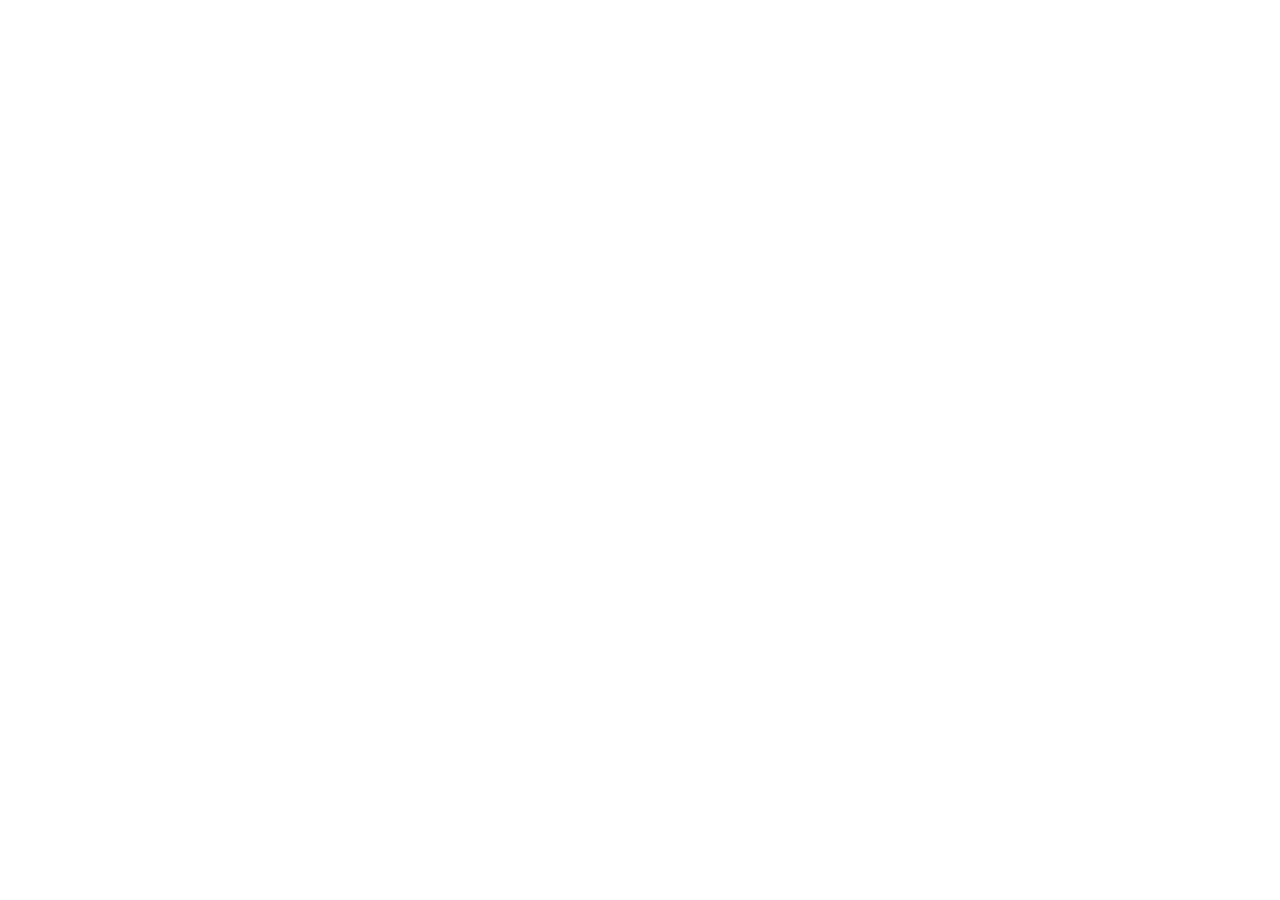
==== index.html @ 7f32403c "update project descriptions" ====
<!DOCTYPE html>
<html lang="en">
<head>
    <title>Abdelrahman Soliman - Game Programmer Portfolio</title>
    <meta name="viewport" content="width=device-width, initial-scale=1, shrink-to-fit=no">
    <meta name="description" content="Game Programmer portfolio of Abdelrahman Soliman.">
    <meta property="og:image" content="images/profile_prev.jpg">
    <script src="js/jquery-1.8.3.min.js"></script>
    <script src="js/jquery.royalslider.min.js"></script>
    <link href="css/royalslider.css" rel="stylesheet">
    <link href="css/rs-jay.css" rel="stylesheet">
    <link href="css/jay.css" rel="stylesheet">
    <link rel="shortcut icon" href="images/favicon.png">
    <link href="https://fonts.googleapis.com/css?family=Open+Sans:300,700" rel="stylesheet">
</head>
<body>
    <div id="wrap" class="royalSlider rsDefault .rsContent">
        <div class="slide">
            <span class="screenshot jay square"></span>
            <div class="description-me">
                <span class="title-project">ABOUT ME</span>
                <p>Twenty-five years ago, I entered the realm of existence as I witnessed the first light of day. In my early days, creativity became my constant companion, manifesting through endless writings and an abundance of glued creations. Over the years, I developed a questionably healthy interest and curiosity towards computers, with a particular focus on video games. I always wondered how they were made, and instead of merely playing games, I found myself immersed in level editors and game engines, fueling a curiosity that sculpted me into the game programmer I am today.</p>
                <p>In 2022, I earned my bachelor's degree in Computer Science from El-Shorouk Academy. I continued my quest for knowledge by enrolling in the Game Development Academy within Information Technology Institute, specializing in their game development track. However, that was merely the commencement of my journey, a journey that demanded continuous self-improvement to keep pace with the ever-evolving industry.</p>
                <p>I've learned many things along the way, gathered new insights, and gained different perspectives. Embracing new engines, mastering diverse tools, expanding my network, and enhancing my scripting abilities are just a few aspects of my continuous growth. In my spare moments, I delve into personal projects, ranging from commercial endeavors to small hobby creations, each undertaking contributing to my perpetual quest for learning.</p>
                <img alt="" class="rsTmb" src="images/picture.jpg">
            </div>
        </div>
        
        <div class="slide">
            <div class="intro verticalalign">
                <div class="header">
                    <p id="title">GAME PROGRAMMER</p>
                    <p id="sub-title">..and VR Developer.</p>
                </div>
                <div id="intro-text">
                    My name is <a onclick="$('.royalSlider').royalSlider('goTo', 0);">Abdelrahman Soliman</a>. I'm an aspiring game developer with industry experience in <span class="label code">Coding</span>, <span class="label leveldesign">Level Design</span>and <span class="label gamedesign">Game Design</span>. What makes me passionate about games is the combination of technology and creativity, and how multiple disciplines come together to create an interactive experience. <br>Whether I'm working on 2D, 3D, or VR games,<br>I always strive to tell a story.<br>
                    <p id="contact">
                        <a class="icon" id="linkedin" href="https://www.linkedin.com/in/abdrahmansoliman/"></a><span class="space"></span>
                        <a class="icon" id="email" href="mailto:abdelrahmann.soliman@gmail.com"></a><span class="space"></span>
                        <a class="icon" id="github" href="https://github.com/AbdrahmanSoliman"></a>
                    </p>
                </div>
                <img alt="" class="rsTmb" src="images/thumb_home.png">
            </div>
        </div>

        <div class="slide">
            <video loop="loop" controls playsinline class="video rsNoDrag">
                <source src="media/video_worldofseeds.mp4" type="video/mp4">
            </video>
            <div class="description">
                <span class="title-project">World of Seeds (GameJam)</span>
                <p><span class="label code">Coding</span><span class="label leveldesign">Level Design</span></p>
                <p>The heroes Amjad and Majed embody values like environmental stewardship and the importance of combating pollution to protect the planet's climate. Players take on the roles of these characters, tasked with keeping their farm clean and well-planted to help regulate temperature.</p>
                <p>This cooperative game requires two players to work together, emphasizing the value of teamwork either both win, or both lose, highlighting how their actions collectively impact the entire planet.</p>
                <p>Our Game Zanga Jam Entry</p>
                <p>Download:<br> <a href="https://drive.google.com/drive/folders/1-6q9lx_WFGdsXsW461h3C42WL2Cp0Ngk?usp=sharing">PC (Windows)</a> <br>  
                    Prize:<br><a href="https://www.gamezanga.net/?pgid=lufh3xvy1-4de4c1f8-6ea9-4315-80df-d1e5e4351849">Third Place Trophy</a></p>
                <img alt="" class="rsTmb" src="images/thumb_worldofseeds.png">
            </div>
        </div>

        <div class="slide">
            <video loop="loop" controls playsinline class="video rsNoDrag">
                <source src="media/video_project_e.mp4" type="video/mp4">
            </video>
            <div class="description">
                <span class="title-project">PROJECT E</span>
                <p><span class="label code">Coding</span><span class="label leveldesign">Level Design</span></p>
                <p>Embark on an immersive gaming journey with a meticulously crafted turn-based strategy experience. Dive into a dynamic world where strategic thinking is key. Encounter a diverse cast of units, each possessing unique abilities, as you navigate through challenging scenarios using an innovative action points management system.</p>
                <p>Prepare for relentless encounters with an intelligent enemy AI that adds an extra layer of excitement. Face a barrage of attacks ranging from close-range sword strikes that demand quick reflexes, to precision rifle shots that keep you on your toes, and strategic bomb throws that require careful planning.</p>
                <p>Download: <br> <a href="https://drive.google.com/drive/folders/1RViFxFpp_wd7hRDbrfjlD3YJ6yl5-VPQ?usp=sharing">PC (Windows)</a></p>
                <img alt="" class="rsTmb" src="images/thumb_project_e.png">
            </div>
        </div>

        <div class="slide">
            <video loop="loop" controls playsinline class="video rsNoDrag">
                <source src="media/video_graveyard_shift.mp4" type="video/mp4">
            </video>
            <div class="description">
                <span class="title-project">GRAVEYARD SHIFT</span>
                <p><span class="label code">Coding</span></p>
                <p>Prepare for a thrilling 3D adventure that combines fast-paced combat, exploration, and riddles.</p>
                <p>You will face a variety of challenges, including deadly creatures, treacherous traps, and environmental hazards. You will also need to solve puzzles and collect ancient artifacts to progress.</p>
                <p>Download: <br> <a href="https://drive.google.com/drive/folders/1Bvgy8dgTxYA8-d88y83-4Wuzp5ekoLtp?usp=sharing">PC (Windows)</a></p>
                <img alt="" class="rsTmb" src="images/thumb_graveyard_shift.png">
            </div>
        </div>

        <div class="slide">
            <video loop="loop" controls playsinline class="video rsNoDrag">
                <source src="media/video_seafarer's_havoc.mp4" type="video/mp4">
            </video>
            <div class="description">
                <span class="title-project">SEAFARER'S HAVOC</span>
                <p><span class="label code">Coding</span><span class="label leveldesign">Level Design</span><span class="label gamedesign">Game Design</span></p>
                <p>Set sail for high-seas chaos in Seafarer's Havoc, the explosive multiplayer adventure where cannons roar and bounty rains!</p>
                <p>Choose your side: Lone wolf it in Solo Deathmatch, or team up and dominate in Team Deathmatch.</p>
                <p>Carve a path of carnage: Blast foes into splinters with a deadly arsenal of bombs, but remember, ammo ain't free! Scour the treacherous seas for precious supplies, or plunder fallen enemies for their hard-earned loot.</p>
                <p>Bounty is your balm: Every vanquished foe drops gleaming bounty coins, your ticket to restoring your battered hull at strategically placed fixing stations. The richer you are, the fiercer you fight!</p>
                <p>Download: <br> <a href="https://drive.google.com/drive/folders/1U0IJX3xekCu535Vn1ns3DxFpbk-LnEsY">PC (Windows)</a></p>
                <img alt="" class="rsTmb" src="images/thumb_seafarer's_havoc.png">
            </div>
        </div>
        
        <div class="slide">
            <video loop="loop" controls playsinline class="video rsNoDrag">
                <source src="media/video_galactic_siege.mp4" type="video/mp4">
            </video>
            <div class="description">
                <span class="title-project">GALACTIC SIEGE</span>
                <p><span class="label code">Coding</span></p>
                <p>Real-Time Strategy online game set in space. You take control of a fleet of ships and must battle your opponents for control of the galaxy.</p>
                <p>The game features a limited number of units, each with its own unique abilities. You must use your strategic and tactical skills to build your fleet, research new technologies, and defeat your enemies.</p>
                <p>Download: <br> <a href="https://github.com/AbdrahmanSoliman/Galactic-Siege-Project">Open source project</a></p>
                <img alt="" class="rsTmb" src="images/thumb_galactic_siege.PNG">
            </div>
        </div>
        
        <div class="slide">
            <video loop="loop" controls playsinline class="video rsNoDrag">
                <source src="media/video_engine_odyssey_vr.mp4" type="video/mp4">
            </video>
            <div class="description">
                <span class="title-project">ENGINE ODYSSEY VR</span>
                <p><span class="label code">Coding</span><span class="label gamedesign">Game Design</span></p>
                <p>An immersive virtual reality (VR) game, designed for aged 12 and above that takes the players on an educational adventure, allowing them to interact with both modern and vintage engines.</p>
                <p>In this game, players have the opportunity to disassemble these engines and even take a drive in the cars they belong to.</p>
                <img alt="" class="rsTmb" src="images/thumb_engine_odyssey.PNG">
            </div>
        </div>
        
        <div class="slide">
            <span class="screenshot megaplanet"></span>
            <div class="description">
                <span class="title-project">MEGAPLANET</span>
                <p><span class="label code">Coding</span></p>
                <p>Upcoming virtual world MMORPG online game.</p>
                <p>Show off your creativity and personality by crafting your own avatar, room, and planet. You can also have a blast with mini-games, chat with other players, host an event, and sell, buy, and trade items.</p>
                <img alt="" class="rsTmb" src="images/thumb_megaplanet_logo.jpg">
            </div>
        </div>
        
        <div class="slide">
            <video loop="loop" controls playsinline class="video rsNoDrag">
                <source src="media/video_dark_hole.mp4" type="video/mp4">
            </video>
            <div class="description">
                <span class="title-project">DARK HOLE</span>
                <p><span class="label code">Coding</span></p>
                <p>Become a black hole and swallow everything in your path, from houses and villas to supermarkets and hospitals. Nothing is safe from your hunger in this city.</p>
                <p>You have to be quick and feed the black hole as much as you can before the time runs out!</p>
                <img alt="" class="rsTmb" src="images/thumb_dark_hole.jpg">
            </div>
        </div>
        
        <div class="slide">
            <video loop="loop" controls playsinline class="video rsNoDrag">
                <source src="media/video_falling_letters.mp4" type="video/mp4">
            </video>
            <div class="description">
                <span class="title-project">FALLING LETTERS</span>
                <p><span class="label code">Coding</span><span class="label gamedesign">Game Design</span></p>
                <p>Memorize a given word and then destroy its letters in the right order as they descend from the sky. Brace yourself for more complex and nonstop challenges.</p>
                <p>Improve your memory, hand-eye coordination, and your reflexes!</p>
                <img alt="" class="rsTmb" src="images/thumb_falling_letters.png">
            </div>
        </div>
        
        <div class="slide">
            <video loop="loop" controls playsinline class="video rsNoDrag">
                <source src="media/video_bomberguy.mp4" type="video/mp4">
            </video>
            <div class="description">
                <span class="title-project">BOMBERGUY</span>
                <p><span class="label code">Coding</span></p>
                <p>An exhilarating Bomberman clone where players navigate through maze-like levels filled with obstacles, enemies, and power-ups.</p>
                <p>The primary objective is to strategically place bombs to eliminate opponents while avoiding the destructive blasts themselves. The fast-paced nature of the game keeps players on their toes, encouraging quick thinking and precise movements.</p>
                <p>Modes: 2-Player | 4-Player</p>
                <img alt="" class="rsTmb" src="images/thumb_bomberguy.png">
            </div>
        </div>

        <div class="slide">
            <video loop="loop" controls playsinline class="video rsNoDrag">
                <source src="media/video_pacman.mp4" type="video/mp4">
            </video>
            <div class="description">
                <span class="title-project">PACMAN</span>
                <p><span class="label code">Coding</span></p>
                <p>Pacman clone! is a nostalgic tribute to the iconic yellow character. Players guide the beloved yellow protagonist through intricate stages, devouring pellets, and evading colorful ghosts. The goal remains consistent—eliminate all pellets strategically while outsmarting the ghosts. Consume power pellets to shift the dynamics and feast on ghosts for valuable bonus points.</p>
                <img alt="" class="rsTmb" src="images/thumb_pacman.png">
            </div>
        </div> 
    </div>
    <script src="js/config.js"></script>    
    <script src="js/script-min.js"></script>
</body>
</html>
---- css/rs-jay.css ----
.royalSlider { display: none; }
/******************************
*
*  RoyalSlider Default Skin 
*
*    1. Arrows 
*    2. Bullets
*    3. Thumbnails
*    4. Tabs
*    5. Fullscreen button
*    6. Play/close video button
*    7. Preloader
*    8. Caption
*    
*  Sprite: '../images/rs-default.png'
*  Feel free to edit anything
*  If you don't some part - just delete it
* 
******************************/


/* Background */
.rsDefault,
.rsDefault .rsOverflow,
.rsDefault .rsSlide,
.rsDefault .rsVideoFrameHolder,
.rsDefault .rsThumbs {
	background: #fff;
	color: #f00;
}


/***************
*
*  1. Arrows
*
****************/

.rsDefault .rsArrow {
	height: 100%;
	width: 88px;
	position: absolute;
	display: block;
	cursor: pointer;
	z-index: 21;
}
.rsDefault.rsVer .rsArrow {
	width: 100%;
	height: 44px;
	
}
.rsDefault.rsVer .rsArrowLeft { top: 0; left: 0; }
.rsDefault.rsVer .rsArrowRight { bottom: 0;  left: 0; }

.rsDefault.rsHor .rsArrowLeft { left: 0; top: 0; }
.rsDefault.rsHor .rsArrowRight { right: 0; top:0; }

.rsDefault .rsArrowIcn {		
	width: 32px;
	height: 32px;
	top: 50%;
	left: 50%;
	margin-top:-16px;	
	margin-left: -16px;

	position: absolute;	
	cursor: pointer;	
	background: url('../images/rs-default.png');

	/*background-color: #000;
	background-color: rgba(0,0,0,0.75);
	*background-color: #000;*/
	
	border-radius: 2px;
}
.rsDefault .rsArrowIcn:hover {
	/*background-color: rgba(0,0,0,0.9);*/
}

.rsDefault.rsHor .rsArrowLeft .rsArrowIcn { background-position: -64px -32px; }
.rsDefault.rsHor .rsArrowRight .rsArrowIcn { background-position: -64px -64px; }

.rsDefault.rsVer .rsArrowLeft .rsArrowIcn { background-position: -96px -32px; }
.rsDefault.rsVer .rsArrowRight .rsArrowIcn { background-position: -96px -64px; }

.rsDefault .rsArrowDisabled .rsArrowIcn { opacity: .2; filter: alpha(opacity=0);  *display: none; }


/***************
*
*  2. Bullets
*
****************/

.rsDefault .rsBullets {
	position: absolute;
	z-index: 35;
	left: 0;
	bottom: 0;
	width: 100%;
	height: auto;
	margin: 0 auto; 

	background: #fff;
	background: rgba(255,255,255,1);

	text-align: center;
	line-height: 8px;
	overflow: hidden;
}
.rsDefault .rsBullet {
	width: 8px;
	height: 8px;
	display: inline-block;
	*display:inline; 
	*zoom:1;
	padding: 6px 5px 6px;
}
.rsDefault .rsBullet span {
	display: block;
	width: 8px;
	height: 8px;
	border-radius: 50%;
	background: #777;
	background: rgba(0,0,0,0.2);
}
.rsDefault .rsBullet.rsNavSelected span {
	background: #777;
	background: rgba(0,0,0,0.5);
}





/***************
*
*  3. Thumbnails
*
****************/

.rsDefault .rsThumbsHor {
	width: 100% !important;
	height: 6vw;
	padding-top: 4px;
}
.rsDefault .rsThumbsVer {
	width: 96px;
	height: 100%;
	position: absolute;
	top: 0;
	right: 0;
}
.rsDefault.rsWithThumbsHor .rsThumbsContainer {
	position: relative;
	height: 100%;
}
.rsDefault.rsWithThumbsVer .rsThumbsContainer {
	position: relative;
	width: 100%;
}
.rsDefault .rsThumb {
	float: left;
	overflow: hidden;
	position: relative;
  	display: inline-block;
  	white-space: nowrap;
  	width: 5.3vw;
  	height: 5.3vw;
  	-webkit-transform: scale(0.75, 0.75);
  	transform: scale(0.75, 0.75);
    border-radius: 1vw;
    box-shadow: 0 2px 10px rgba(0, 0, 0, 0.1);
    -webkit-transition: all 0.3s cubic-bezier(0.165, 0.84, 0.44, 1);
    transition: all 0.3s cubic-bezier(0.165, 0.84, 0.44, 1);
}

.rsDefault .rsThumb::after
{
  content: "";
  border-radius: 1vw;
  position: absolute;
  z-index: -1;
  top: 0;
  left: 0;
  width: 5.3vw;
  height: 5.3vw;
  box-shadow: 0 2px 10px rgba(0, 0, 0, 0.3);
  opacity: 1;
  -webkit-transition: all 0.3s cubic-bezier(0.165, 0.84, 0.44, 1);
  transition: all 0.3s cubic-bezier(0.165, 0.84, 0.44, 1);
}

.rsDefault .rsThumb img {
	width: 100%;
	height: 100%;
	-webkit-filter: grayscale(100%);
    filter: grayscale(100%);
}
.rsDefault .rsThumb.rsNavSelected {
	/*background: #02874a;*/
	/*border: 3px solid #000;*/
	/*border-radius: 60px;*/
	box-shadow: 0 1px 6px rgba(0, 0, 0, 0.75);
	-webkit-transform: scale(1, 1);
  	transform: scale(1, 1);
  	transition-duration: 0.2s;
	/*border-radius: 12px;
	width: 72px;
	transition-duration: 0.5s;*/
}

.rsDefault .rsThumb.rsNavSelected::after {
	/*background: #02874a;*/
	/*border: 3px solid #000;*/
	/*border-radius: 60px;*/
	opacity: 1;
	/*border-radius: 12px;
	width: 72px;*/
	transition-duration: 0.2s;
}
.rsDefault .rsThumb.rsNavSelected img {
	opacity: 1;
	filter: alpha(opacity=100); /*jay*/	
	transition-duration: 0.2s;
	width: 100%;
	margin-left: 0;
	margin-top: 0;
	height: 100%;
	filter: grayscale(0%);
}
.rsDefault .rsTmb {
	display: block;
	opacity: 0.4;
	border-radius: 1vw;
}

.rsDefault .rsTmb:hover
{
	filter: alpha(opacity=100);
	transition-duration: 0.1s;
	border-radius: 9px;
	filter: grayscale(0%);
	opacity: 1;
}

/* Thumbnails with text */
.rsDefault .rsTmb h5 {
	font-size: 16px;
	margin: 0;
	padding: 0;
	line-height: 20px;
	color: #FFF;
}
.rsDefault .rsTmb span {
	color: #DDD;
	margin: 0;
	padding: 0;
	font-size: 13px;
	line-height: 18px;
}

.rsThumbsContainer {
width: 100% !important;
margin: auto;
}
/* Thumbnails arrow icons */
/*.rsDefault .rsThumbsArrow {
	height: 100%;
	width: 20px;
	position: absolute;
	display: block;
	cursor: pointer;	
	z-index: 21;	
	background: #000;
	background: rgba(0,0,0,0.75);
}
.rsDefault .rsThumbsArrow:hover {
	background: rgba(0,0,0,0.9);
}
.rsDefault.rsWithThumbsVer .rsThumbsArrow {
	width: 100%;
	height: 20px;
}
.rsDefault.rsWithThumbsVer .rsThumbsArrowLeft { top: 0; left: 0; }
.rsDefault.rsWithThumbsVer .rsThumbsArrowRight { bottom: 0;  left: 0; }

.rsDefault.rsWithThumbsHor .rsThumbsArrowLeft { left: 0; top: 0; }
.rsDefault.rsWithThumbsHor .rsThumbsArrowRight { right: 0; top:0; }

.rsDefault .rsThumbsArrowIcn {		
	width: 16px;
	height: 16px;
	top: 50%;
	left: 50%;
	margin-top:-8px;	
	margin-left: -8px;
	position: absolute;	
	cursor: pointer;	
	background: url('../images/rs-default.png');
}

.rsDefault.rsWithThumbsHor .rsThumbsArrowLeft .rsThumbsArrowIcn { background-position: -128px -32px; }
.rsDefault.rsWithThumbsHor .rsThumbsArrowRight .rsThumbsArrowIcn { background-position: -128px -48px; }

.rsDefault.rsWithThumbsVer .rsThumbsArrowLeft .rsThumbsArrowIcn { background-position: -144px -32px; }
.rsDefault.rsWithThumbsVer .rsThumbsArrowRight .rsThumbsArrowIcn { background-position: -144px -48px; }
*/

.rsDefault .rsThumbsArrowDisabled { display: none !important; }

/* Thumbnails resizing on smaller screens */
/*@media screen and (min-width: 0px) and (max-width: 800px) {
	.rsDefault .rsThumb {
		width: 44px;
		height: 44px;
	}
	.rsDefault .rsThumbsHor {
		height: 44px;
	}
	.rsDefault .rsThumbsVer {
		width: 44px;
	}
}*/




/***************
*
*  4. Tabs
*
****************/

.rsDefault .rsTabs {
	width: 100%;
	height: auto;
	margin: 0 auto;
	text-align:center;
	overflow: hidden; padding-top: 12px; position: relative;
}
.rsDefault .rsTab {
	display: inline-block;
	cursor: pointer;
	text-align: center;
	height: auto;
	width: auto;
	color: #333;
	padding: 5px 13px 6px;
	min-width: 5.3vw;
	border: 1px solid #D9D9DD;
	border-right: 1px solid #f5f5f5;
	text-decoration: none;

	background-color: #FFF;
	background-image: -webkit-linear-gradient(top, #fefefe, #f4f4f4); 
	background-image:    -moz-linear-gradient(top, #fefefe, #f4f4f4);
	background-image:         linear-gradient(to bottom, #fefefe, #f4f4f4);

	-webkit-box-shadow: inset 1px 0 0 #fff;
	box-shadow: inset 1px 0 0 #fff;

	*display:inline; 
	*zoom:1;
}
.rsDefault .rsTab:first-child {
	-webkit-border-top-left-radius: 4px;
	border-top-left-radius: 4px;
	-webkit-border-bottom-left-radius: 4px;
	border-bottom-left-radius: 4px;
}
.rsDefault .rsTab:last-child { 
	-webkit-border-top-right-radius: 4px;
	border-top-right-radius: 4px;
	-webkit-border-bottom-right-radius: 4px;
	border-bottom-right-radius: 4px;

	border-right:  1px solid #cfcfcf;
}
.rsDefault .rsTab:active { 
	border: 1px solid #D9D9DD;   
	background-color: #f4f4f4;
	box-shadow:  0 1px 4px rgba(0, 0, 0, 0.2) inset;
}
.rsDefault .rsTab.rsNavSelected { 
	color: #FFF;
	border: 1px solid #999;
	text-shadow: 1px 1px #838383;
	box-shadow: 0 1px 9px rgba(102, 102, 102, 0.65) inset;
	background: #ACACAC;
	background-image: -webkit-linear-gradient(top, #ACACAC, #BBB);
	background-image: -moz-llinear-gradient(top, #ACACAC, #BBB);
	background-image: linear-gradient(to bottom, #ACACAC, #BBB);
}





/***************
*
*  5. Fullscreen button
*
****************/

.rsDefault .rsFullscreenBtn {
	right: 0;
	top: 0;
	width: 44px;
	height: 44px;
	z-index: 22;
	display: block;
	position: absolute;
	cursor: pointer;
	
}
.rsDefault .rsFullscreenIcn {
	display: block;
	margin: 6px;
	width: 32px;
	height: 32px;

	background: url('../images/rs-default.png') 0 0;
	background-color: #000;
	background-color: rgba(0,0,0,0.75);
	*background-color: #000;
	border-radius: 2px;

}
.rsDefault .rsFullscreenIcn:hover {
	background-color: rgba(0,0,0,0.9);
}
.rsDefault.rsFullscreen .rsFullscreenIcn {
	background-position: -32px 0;
}





/***************
*
*  6. Play/close video button
*
****************/

.rsDefault .rsPlayBtn {
	-webkit-tap-highlight-color:rgba(0,0,0,0.3);
	width:64px;
	height:64px;
	margin-left:-32px;
	margin-top:-32px;
	cursor: pointer;
}
.rsDefault .rsPlayBtnIcon {
	width:64px;
	display:block;
	height:64px;
	-webkit-border-radius: 12px;
	border-radius: 12px;
	
	-webkit-transition: .1s;
	-moz-transition: .1s;
	transition: .1s;

	background:url(../images/rs-default.png) no-repeat 0 -32px;
	background-color: #000;
	background-color: rgba(0,0,0,0.5);
	*background-color: #000;
}
.rsDefault .rsPlayBtn:hover .rsPlayBtnIcon {
	background-color: rgba(200,52,86,0.9);
}
.rsDefault .rsBtnCenterer {
	position:absolute;
	left:50%;
	top:50%;
}
.rsDefault .rsCloseVideoBtn {
	right: 0;
	top: 0;
	width: 44px;
	height: 44px;
	z-index: 500;
	position: absolute;
	cursor: pointer;
	-webkit-backface-visibility: hidden;
	-webkit-transform: translateZ(0);
}
.rsDefault .rsCloseVideoBtn.rsiOSBtn {
	top: -38px;
	right: -6px;
}

.rsDefault .rsCloseVideoIcn {
	margin: 6px;
	width: 32px;
	height: 32px;
		-webkit-border-radius: 16px;
	border-radius: 16px;
	background: url('../images/rs-default.png') -64px 0;
	background-color: #000;
	background-color: rgba(0,0,0,0.3);
	*background-color: #000;
}
.rsDefault .rsCloseVideoIcn:hover {
	background-color: rgba(200,52,86,0.9);
}



/***************
*
*  7. Preloader
*
****************/

.rsDefault .rsPreloader {
	width:20px;
	height:20px;
	background-image:url(../images/preloader-white.gif);

	left:50%;
	top:50%;
	margin-left:-10px;
	margin-top:-10px;	
}


/***************
*
*  8. Global caption
*
****************/
.rsDefault .rsGCaption {
	/*position: absolute;
	float: none;
	bottom: 6px;
	left: 6px;
	text-align: left;

	background: rgb(0, 0, 0);
    background: rgba(0, 0, 0, 0.75);

	color: #FFF;
	padding: 2px 8px;
	width: auto;
	font-size: 12px;
	border-radius: 2px;
}
---- css/jay.css ----
html, body
{
  width: 100%;
  height: 100%;
  overflow: hidden;
  font-family: 'Open Sans', sans-serif;
  font-size: 10pt;
  font-weight: normal;
  font-style: normal;
  color: #2e313a;
  margin-top: 0px;
  background: url(../images/bg.jpg) no-repeat center center fixed; 
  -webkit-background-size: cover;
  -moz-background-size: cover;
  -o-background-size: cover;
  background-size: cover;
  letter-spacing: 0.003em;
}

figure {
  width: 100%;
  margin: 0;
  float: left;
  position: relative;
  cursor: pointer;
}
figure:before,
figure:after {
  position: absolute;
}
figure:before {
  top: 50%;
  left: 50%;
  width: 72px;
  height: 72px;
  margin-top: -36px;
  margin-left: -36px;
  content: url(../images/gif.png);
}
figure.play:before {
  display: none;
}

.gif
{
    background-image: url(../images/gif.png);
    background-repeat: no-repeat;
    background-size: 72px 72px;
    background-position: 0 0;
    height: 72px;
    left: 50%;
    position: relative;
    top: 50%;
    width: 72px
}

@font-face
{
  font-family: alternate-gothic-no-2-d;
  src: url('../fonts/AlternateGothicNo2DRegular.ttf'),
  url('../fonts/AlternateGothicNo2DRegular.ttf');
}

@font-face
{
  font-family: adobe-garamond-pro-italic;
  src: url('../fonts/AdobeGaramondProItalic.ttf'),
  url('../fonts/AdobeGaramondProItalic.ttf');
}

@font-face
{
  font-family: adobe-garamond;
  src: url('../fonts/AdobeGaramond.ttf'),
  url('../fonts/AdobeGaramond.ttf');
}

#wrap
{
  position: absolute;
  left: 0;
  top: 0;
  right: 0;
  bottom: 50px; /* height of thumbs (if not required set to 0) */
  height: auto; /* optionally add !important for WP version */
  width: auto;
}

.header
{
  width: 100%;
  margin: auto;
}

.slide
{
  /*background-color: #fff;*/
  width: 80%;
  max-width: 1800px;
  min-height: 75%;
  color: #000;
  position: absolute;
  top: 14%;
  bottom: 0;
  left: 0;
  right: 0;
  margin: auto;
  padding: 0;
  text-align: left;
  overflow: visible;
}

.label
{
  border-radius: 4px;
  font-family: Helvetica;
  font-size: 0.9em;
  text-align: center;
  color: #fff;
  padding: 5px;
  line-height: normal;
  padding-left: 6px;
  padding-right: 6px;
  display: inline-block;
  margin-bottom: 0.3em;
  margin-right: 0.3em;
}

.gamedesign
{
  background-color: #492E34;
  content: "Script";
}

.leveldesign
{
  background-color: #7C334B;
  content: "Game Programming";
}

.code
{
  background-color: #A63661;
  content: 'Level Design';
}

.screenshot
{
  width: 65%;
  min-width: 2px;
  position:relative;
  display: block;
  float: left;
  clear: left;
  height: 0;
  padding-top: calc(0.65 * 56.25%);
  overflow: hidden;
  background-size: 100%;
  box-shadow: 4px 4px 20px -6px rgba(0, 0, 0, 0.2);
  border-radius: 6px;
}

ul
{
  padding: 2;
  font-weight: bold;
}

li { margin-left: -1em }

.video
{
  width: 65%;
  min-width: 2px;
  position:relative;
  display: block;
  float: left;
  clear: left;
  height: calc(0.65 * 56.25%)*4;
  overflow: hidden;
  background-size: 100%;
  box-shadow: 4px 4px 20px -6px rgba(0, 0, 0, 0.25);
  border-radius: 6px;
}


/* different aspect ratios for images */
/*.threetwo
{
  width: 540px;
  height: 360px;
  margin-left: 50px;
}

.fourthree
{
  width: 480px;
  height: 360px;
  margin-left: 80px;
}

.square
{
  width: 360px;
  height: 360px;
  margin-left: 140px;
}*/

/* different aspect ratios for images */
.threetwo
{
  padding-top: calc(0.66 * 66.66%);
}

.fourthree
{
  padding-top: calc(0.66 * 75%);
}

.square
{
  width: 39%;
  padding-top: calc(0.39 * 100%);
}

/* images for the slides */
/* .pacman { background-image: url("../images/thumb_pacman.png"); } */
.jay { background-image: url("../images/picture.jpg"); }
.megaplanet { background-image: url("../images/photo_megaplanetgame.png"); } 

.youtube
{
  border-width: 0px;
  border-radius: 4px;
}

.screenshot iframe, .screenshot object, .screenshot embed
{
  position:absolute;
  top:0;
  left:0;
  margin: 0;
  padding: 0;
  width:100%;
  height:100%;
}

.description
{
  width: 30%;
  float: left;
  margin-left: 20px;
  height: 100%;
  overflow-y: auto;
}

.description-me
{
  width: 55%;
  height: 100%;
  float: left;
  margin-left: 20px;
  overflow-y: auto;
  /*background-color: #fff;*/
}

@media only screen and (max-width: 1280px)
{
  .description, .description-me
  {
      font-size: 0.9em;
  }
}

@media only screen and (max-width: 768px)
{
  /* hide navigation
  .rsNav
  {
    display:none; width:0 !important; height:0 !important; 
  }*/

  .video
  {
      width: 100%;
  }

  .screenshot
  {
      width: 100%;
      padding-top: calc(1 * 56.25%);
  }

  .square
  {
    width: 100%;
    padding-top: 100%;
  }

  .youtube
  {
    height: 100%;
  }

  .description, .description-me
  {
    clear: left;
    margin-top: 2em;
    margin-left: 0px;
    margin-right: 0px;
    box-sizing: border-box;
    padding-left: 20px;
    padding-right: 20px;
    width: 100%;
    height: auto;
  }

  .slide
  {
   overflow-y: auto;
   height: auto;
  }

  ::-webkit-scrollbar {
    width: 0px;  /* remove scrollbar space */
    background: transparent;
  }
    .rsDefault .rsArrow
  {
  width: 44px;
  }

  /*.rsDefault .rsThumbsHor {
  height: 12vw;
  }

  .rsDefault .rsThumb {
    width: 10.6vw;
    height: 10.6vw;
  }*/
}


.bold
{
  font-weight: bold;
}

.title-project
{
  font-family: alternate-gothic-no-2-d;
  font-size: 2.4rem;
  font-weight: normal;
  font-style: normal;
  color: #2e313a;
  margin-top: 0px;
  /*text-shadow: 2px 2px 2px rgba(150, 150, 150, 0.4);*/
  margin-bottom: -1rem;
  padding-bottom: -1rem;
}

.intro
{
  max-width: 640px;
  min-height: 240px;
  text-align: center;
  margin: auto;
  margin-top: -50px;
}

.verticalalign
{
  position: relative;
  top: 50%;
  -webkit-transform: translateY(-50%);
  -ms-transform: translateY(-50%);
  transform: translateY(-50%);
}

#title
{
  font-family: alternate-gothic-no-2-d;
  font-size: 55pt;
  font-weight: normal;
  width: 100%;
  font-style: normal;
  color: #2e313a;
  margin-top: 5%;
  text-shadow: 2px 2px 2px rgba(150, 150, 150, 0.4);
  margin-bottom: 0px;
}

#sub-title
{
  font-family: adobe-garamond-pro-italic;
  font-size: 13pt;
  font-weight: normal;
  font-style: normal;
  color: #2e313a;
  margin-bottom: 0px;
  margin-top: -0.5em;
  text-align: right;
  margin-right: 15px;
  letter-spacing: 0.003em;
}

#intro-text
{
  font-family: 'Open Sans', sans-serif;
  font-size: 10pt;
  font-weight: normal;
  font-style: normal;
  color: #2e313a;
  margin-bottom: 1em;
  margin-top: 2em;
  line-height: 2em;
  font-size: 1.2em;
  text-align: center;
  letter-spacing: 0.003em;
}

#intro-text a:link, #intro-text a:visited, #intro-text a
{
  color: #000;
  text-decoration: none;
}

.icon
{
  width: 32px;
  height: 32px;
  background-size: contain;
  display: inline-block;
}

#linkedin { background-image: url('../images/icon_in.png'); }
#email { background-image: url('../images/icon_email.png'); }
#github { background-image: url('../images/icon_github.png'); }

#contact
{
  display: inline-block;
  text-align: center;
  width: 96px*3;
}

#contact a:link, #contact a:visited, #contact a
{
  color: #000;
  font-style: italic;
  text-decoration: none;
}

#contact a:hover, #contact a:active
{
  cursor: pointer;
  color: #000;
  font-style: italic;
  text-decoration: underline;
}

.space
{
  margin-right: 0.5em;
}

a:link,a:visited,a
{
  /*color: #f03;*/
  color: #000;
  font-style: italic;
  text-decoration: none;
  cursor: pointer;
}

a:hover,a:active
{
  text-decoration: underline;
  font-style: italic;
  cursor: pointer;
  color: #000;
}
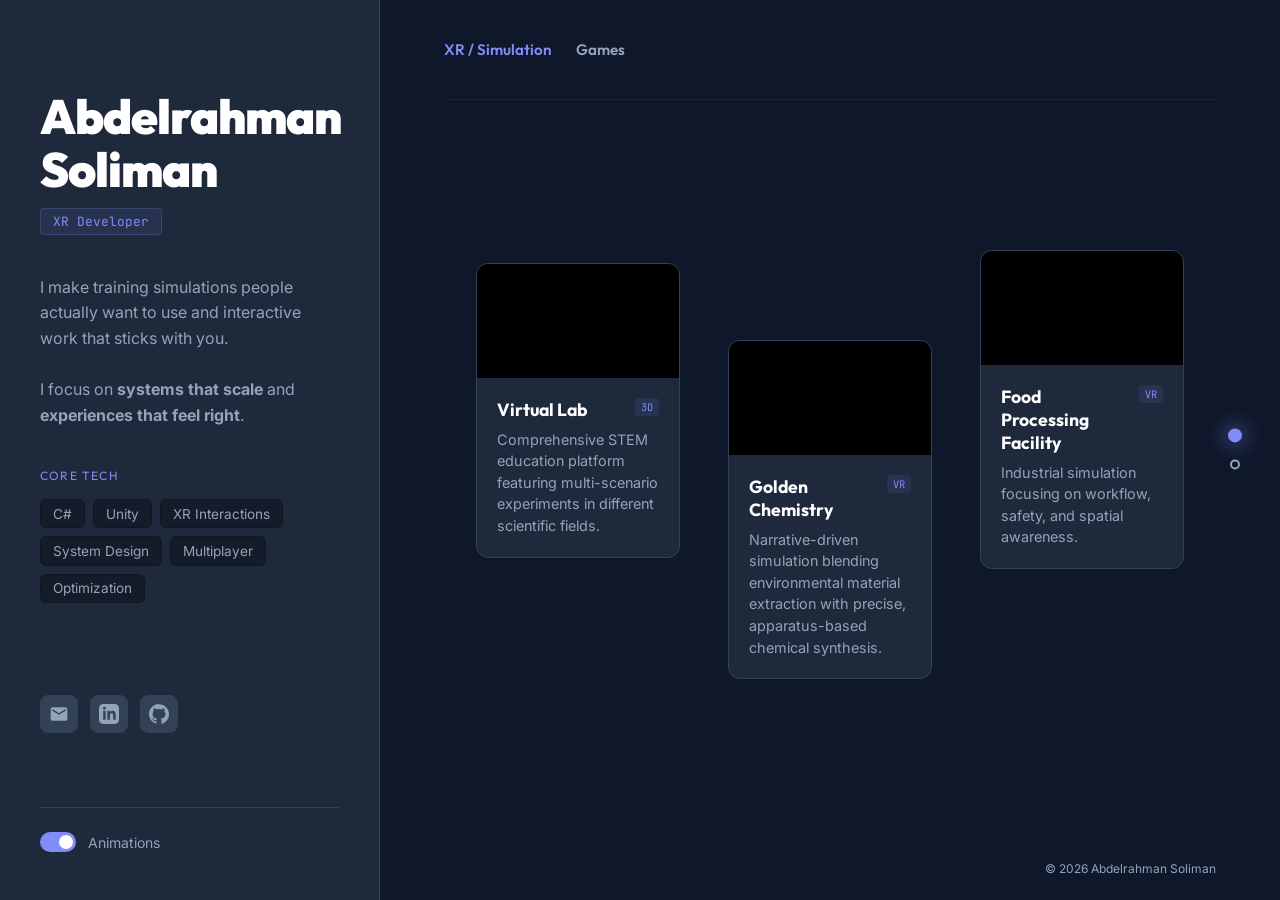
==== commit fb47080e: "redesign portfolio UI and content" ====
--- a/index.html
+++ b/index.html
@@ -1,200 +1,409 @@
 <!DOCTYPE html>
 <html lang="en">
+
 <head>
-    <title>Abdelrahman Soliman - Game Programmer Portfolio</title>
-    <meta name="viewport" content="width=device-width, initial-scale=1, shrink-to-fit=no">
-    <meta name="description" content="Game Programmer portfolio of Abdelrahman Soliman.">
-    <meta property="og:image" content="images/profile_prev.jpg">
-    <script src="js/jquery-1.8.3.min.js"></script>
-    <script src="js/jquery.royalslider.min.js"></script>
-    <link href="css/royalslider.css" rel="stylesheet">
-    <link href="css/rs-jay.css" rel="stylesheet">
-    <link href="css/jay.css" rel="stylesheet">
-    <link rel="shortcut icon" href="images/favicon.png">
-    <link href="https://fonts.googleapis.com/css?family=Open+Sans:300,700" rel="stylesheet">
+    <meta charset="UTF-8" />
+    <title>Abdelrahman Soliman | XR Developer</title>
+    <meta name="viewport" content="width=device-width, initial-scale=1" />
+    <meta name="description" content="Portfolio of Abdelrahman Soliman - XR Developer" />
+    <link rel="icon" type="image/png" href="images/favicon.png">
+
+    <link rel="preconnect" href="https://fonts.googleapis.com">
+    <link rel="preconnect" href="https://fonts.gstatic.com" crossorigin>
+    <link
+        href="https://fonts.googleapis.com/css2?family=Inter:wght@400;500;600&family=JetBrains+Mono:wght@500&family=Outfit:wght@700;900&display=swap"
+        rel="stylesheet">
+    <link rel="stylesheet" href="css/portfolio.css">
 </head>
+
 <body>
-    <div id="wrap" class="royalSlider rsDefault .rsContent">
-        <div class="slide">
-            <span class="screenshot jay square"></span>
-            <div class="description-me">
-                <span class="title-project">ABOUT ME</span>
-                <p>Twenty-five years ago, I entered the realm of existence as I witnessed the first light of day. In my early days, creativity became my constant companion, manifesting through endless writings and an abundance of glued creations. Over the years, I developed a questionably healthy interest and curiosity towards computers, with a particular focus on video games. I always wondered how they were made, and instead of merely playing games, I found myself immersed in level editors and game engines, fueling a curiosity that sculpted me into the game programmer I am today.</p>
-                <p>In 2022, I earned my bachelor's degree in Computer Science from El-Shorouk Academy. I continued my quest for knowledge by enrolling in the Game Development Academy within Information Technology Institute, specializing in their game development track. However, that was merely the commencement of my journey, a journey that demanded continuous self-improvement to keep pace with the ever-evolving industry.</p>
-                <p>I've learned many things along the way, gathered new insights, and gained different perspectives. Embracing new engines, mastering diverse tools, expanding my network, and enhancing my scripting abilities are just a few aspects of my continuous growth. In my spare moments, I delve into personal projects, ranging from commercial endeavors to small hobby creations, each undertaking contributing to my perpetual quest for learning.</p>
-                <img alt="" class="rsTmb" src="images/picture.jpg">
+    <div class="layout-container">
+        <aside class="sidebar">
+            <div class="sidebar-content">
+                <header>
+                    <h1 class="name">Abdelrahman<br>Soliman</h1>
+                    <div class="role-badge">XR Developer</div>
+                    <p class="bio">
+                        I make training simulations people actually want to use and interactive work that sticks with
+                        you.
+                        <br><br>
+                        I focus on <strong>systems that scale</strong> and <strong>experiences that feel right</strong>.
+                    </p>
+                </header>
+
+                <div class="skills-section">
+                    <span class="section-label">Core Tech</span>
+                    <ul class="skill-list">
+                        <li>C#</li>
+                        <li>Unity</li>
+                        <li>XR Interactions</li>
+                        <li>System Design</li>
+                        <li>Multiplayer</li>
+                        <li>Optimization</li>
+                    </ul>
+                </div>
+
+                <div class="social-actions">
+                    <div class="icon-group">
+                        <a href="mailto:abdelrahmann.soliman@gmail.com" aria-label="Email" class="icon-btn">
+                            <svg viewBox="0 0 24 24" fill="currentColor">
+                                <path
+                                    d="M20 4H4c-1.1 0-1.99.9-1.99 2L2 18c0 1.1.9 2 2 2h16c1.1 0 2-.9 2-2V6c0-1.1-.9-2-2-2zm0 4l-8 5-8-5V6l8 5 8-5v2z" />
+                            </svg>
+                        </a>
+                        <a href="https://www.linkedin.com/in/abdrahmansoliman/" target="_blank" aria-label="LinkedIn"
+                            class="icon-btn">
+                            <svg viewBox="0 0 24 24" fill="currentColor">
+                                <path
+                                    d="M19 0h-14c-2.761 0-5 2.239-5 5v14c0 2.761 2.239 5 5 5h14c2.762 0 5-2.239 5-5v-14c0-2.761-2.238-5-5-5zm-11 19h-3v-11h3v11zm-1.5-12.268c-.966 0-1.75-.79-1.75-1.764s.784-1.764 1.75-1.764 1.75.79 1.75 1.764-.783 1.764-1.75 1.764zm13.5 12.268h-3v-5.604c0-3.368-4-3.113-4 0v5.604h-3v-11h3v1.765c1.396-2.586 7-2.777 7 2.476v6.759z" />
+                            </svg>
+                        </a>
+                        <a href="https://github.com/AbdrahmanSoliman" target="_blank" aria-label="GitHub"
+                            class="icon-btn">
+                            <svg viewBox="0 0 24 24" fill="currentColor">
+                                <path
+                                    d="M12 0c-6.626 0-12 5.373-12 12 0 5.303 3.438 9.8 8.205 11.385.6.113.82-.258.82-.577 0-.285-.01-1.04-.015-2.04-3.338.724-4.042-1.61-4.042-1.61C4.422 18.07 3.633 17.7 3.633 17.7c-1.087-.744.084-.729.084-.729 1.205.084 1.838 1.236 1.838 1.236 1.07 1.835 2.809 1.305 3.495.998.108-.776.417-1.305.76-1.605-2.665-.3-5.466-1.332-5.466-5.93 0-1.31.465-2.381 1.235-3.221-.124-.303-.535-1.524.117-3.176 0 0 1.008-.322 3.301 1.23.957-.266 1.983-.399 3.003-.404 1.02.005 2.047.138 3.006.404 2.291-1.552 3.297-1.23 3.297-1.23.653 1.653.242 2.874.118 3.176.77.84 1.235 1.911 1.235 3.221 0 4.609-2.807 5.624-5.479 5.921.43.372.823 1.102.823 2.222v3.293c0 .319.192.694.801.576 4.765-1.589 8.199-6.086 8.199-11.386 0-6.627-5.373-12-12-12z" />
+                            </svg>
+                        </a>
+                    </div>
+                </div>
             </div>
+
+            <div class="settings-section"
+                style="padding-top: 1.5rem; border-top: 1px solid var(--border); margin-top: 2rem;">
+                <label class="toggle-switch">
+                    <input type="checkbox" id="anim-toggle" checked>
+                    <span class="slider"></span>
+                    <span class="toggle-label">Animations</span>
+                </label>
+            </div>
+        </aside>
+
+        <main class="main-content">
+            <div class="filter-bar">
+                <!-- <button data-filter="all" class="filter-btn active">All Projects</button> -->
+                <button data-filter="xr-sim" class="filter-btn active">XR / Simulation</button>
+                <button data-filter="game" class="filter-btn">Games</button>
+            </div>
+
+            <div class="project-grid" id="project-slider">
+
+                <!-- Virtual Lab -->
+                <article class="project-card" data-category="xr-sim" data-video-url="https://youtu.be/WI0TnQPMxsQ"
+                    data-links="Website|https://praxilabs.com/"
+                    data-features="Modular cross-platform simulation architecture|Optimized WebGL performance with significant build size reduction">
+                    <div class="media-frame">
+                        <div class="video-container">
+                            <video class="card-preview-video" data-src="media/xr-simulations/virtual_lab_preview.mp4"
+                                poster="https://img.youtube.com/vi/WI0TnQPMxsQ/maxresdefault.jpg" muted loop
+                                playsinline></video>
+                        </div>
+                    </div>
+                    <div class="card-details">
+                        <div class="card-header">
+                            <h3>Virtual Lab</h3>
+                            <div class="tags-wrapper"><span class="tag">3D</span></div>
+                        </div>
+                        <p class="description">Comprehensive STEM education platform featuring multi-scenario
+                            experiments in different scientific fields.</p>
+                    </div>
+                </article>
+
+                <!-- Golden Chemistry -->
+                <article class="project-card" data-category="xr-sim" data-video-url="https://youtu.be/zdwqDJ58f0w"
+                    data-features="Spatial manipulation system for precise apparatus assembly|Context-sensitive tutorial framework with audio-visual syncing">
+                    <div class="media-frame">
+                        <div class="video-container">
+                            <video class="card-preview-video"
+                                data-src="media/xr-simulations/golden_chemistry_preview.mp4"
+                                poster="https://img.youtube.com/vi/zdwqDJ58f0w/maxresdefault.jpg" muted loop
+                                playsinline></video>
+                        </div>
+                    </div>
+                    <div class="card-details">
+                        <div class="card-header">
+                            <h3>Golden Chemistry</h3>
+                            <div class="tags-wrapper"><span class="tag">VR</span></div>
+                        </div>
+                        <p class="description">Narrative-driven simulation blending environmental material extraction
+                            with precise, apparatus-based chemical synthesis.</p>
+                    </div>
+                </article>
+
+                <!-- Food Processing Facility -->
+                <article class="project-card" data-category="xr-sim" data-video-url="https://youtu.be/bNAJMPt_C2I"
+                    data-links="Download|#; Source|#"
+                    data-features="Runtime environment editor via radial hand-menu interactions|Sequenced NPC guidance system with synchronized object highlighting">
+                    <div class="media-frame">
+                        <div class="video-container">
+                            <video class="card-preview-video"
+                                data-src="media/xr-simulations/food_processing_facility_preview.mp4"
+                                poster="https://img.youtube.com/vi/bNAJMPt_C2I/maxresdefault.jpg" muted loop
+                                playsinline></video>
+                        </div>
+                    </div>
+                    <div class="card-details">
+                        <div class="card-header">
+                            <h3>Food Processing Facility</h3>
+                            <div class="tags-wrapper"><span class="tag">VR</span></div>
+                        </div>
+                        <p class="description">Industrial simulation focusing on workflow, safety, and spatial
+                            awareness.
+                        </p>
+                    </div>
+                </article>
+
+                <!-- Pure Chemistry Lab -->
+                <article class="project-card" data-category="xr-sim" data-video-url="https://youtu.be/lb9I-ww92iE"
+                    data-features="Modular object interaction system with runtime constraint solving|Event-driven objective manager for non-linear procedural training">
+                    <div class="media-frame">
+                        <div class="video-container">
+                            <video class="card-preview-video"
+                                data-src="media/xr-simulations/pure_chemistry_lab_preview.mp4"
+                                poster="https://img.youtube.com/vi/lb9I-ww92iE/maxresdefault.jpg" muted loop
+                                playsinline></video>
+                        </div>
+                    </div>
+                    <div class="card-details">
+                        <div class="card-header">
+                            <h3>Pure Chemistry Lab</h3>
+                            <div class="tags-wrapper"><span class="tag">VR</span></div>
+                        </div>
+                        <p class="description">Modern laboratory simulation featuring standard operating procedures and
+                            realistic chemical interactions.</p>
+                    </div>
+                </article>
+
+                <!-- Engine Odyssey -->
+                <article class="project-card" data-category="xr-sim" data-video-url="https://youtu.be/irYmWT1nXds"
+                    data-features="Recursive component disassembly system with nested inspection|Open-world scene optimization for seamless user experience">
+                    <div class="media-frame">
+                        <div class="video-container">
+                            <video class="card-preview-video" data-src="media/xr-simulations/engine_odyssey_preview.mp4"
+                                poster="https://img.youtube.com/vi/irYmWT1nXds/maxresdefault.jpg" muted loop
+                                playsinline></video>
+                        </div>
+                    </div>
+                    <div class="card-details">
+                        <div class="card-header">
+                            <h3>Engine Odyssey</h3>
+                            <div class="tags-wrapper"><span class="tag">VR</span></div>
+                        </div>
+                        <p class="description">Educational adventure allowing users to disassemble complex engines and
+                            explore era-specific open worlds.</p>
+                    </div>
+                </article>
+
+                <!-- Graveyard Shift -->
+                <article class="project-card" data-category="game" data-video-url="https://youtu.be/8Fvg4SALoC8"
+                    data-links="Download|https://drive.google.com/drive/folders/1Bvgy8dgTxYA8-d88y83-4Wuzp5ekoLtp?usp=sharing"
+                    data-features="Fast-paced 3D combat system|Complex environmental puzzles and trap mechanics">
+                    <div class="media-frame">
+                        <div class="video-container">
+                            <video class="card-preview-video" data-src="media/games/graveyard_shift_preview.mp4"
+                                poster="https://img.youtube.com/vi/8Fvg4SALoC8/maxresdefault.jpg" muted loop
+                                playsinline></video>
+                        </div>
+                    </div>
+                    <div class="card-details">
+                        <div class="card-header">
+                            <h3>Graveyard Shift</h3>
+                            <div class="tags-wrapper"><span class="tag">3D</span></div>
+                        </div>
+                        <p class="description">Fast-paced combat adventure featuring deadly creatures, treacherous
+                            traps, and ancient artifacts.</p>
+                    </div>
+                </article>
+
+                <!-- Project E -->
+                <article class="project-card" data-category="game" data-video-url="https://youtu.be/-fRQGhVgeEk"
+                    data-links="Download|https://drive.google.com/drive/folders/1RViFxFpp_wd7hRDbrfjlD3YJ6yl5-VPQ?usp=sharing"
+                    data-features="Turn-based strategy system with unique unit abilities|Innovative action points management mechanics">
+                    <div class="media-frame">
+                        <div class="video-container">
+                            <video class="card-preview-video" data-src="media/games/project_e_preview.mp4"
+                                poster="https://img.youtube.com/vi/-fRQGhVgeEk/maxresdefault.jpg" muted loop
+                                playsinline></video>
+                        </div>
+                    </div>
+                    <div class="card-details">
+                        <div class="card-header">
+                            <h3>Project E</h3>
+                            <div class="tags-wrapper"><span class="tag">3D</span></div>
+                        </div>
+                        <p class="description">Turn-based strategy experience with diverse units, intelligent AI
+                            encounters, and tactical combat.</p>
+                    </div>
+                </article>
+
+                <!-- Megaplanet -->
+                <article class="project-card" data-category="game" data-video-url="https://youtu.be/XaPaKmrk-L8"
+                    data-links=""
+                    data-features="MMORPG avatar and room customization systems|Economy system for item trading and events">
+                    <div class="media-frame">
+                        <div class="video-container">
+                            <video class="card-preview-video" data-src="media/games/megaplanet_preview.mp4"
+                                poster="https://img.youtube.com/vi/XaPaKmrk-L8/maxresdefault.jpg" muted loop
+                                playsinline></video>
+                        </div>
+                    </div>
+                    <div class="card-details">
+                        <div class="card-header">
+                            <h3>Megaplanet</h3>
+                            <div class="tags-wrapper"><span class="tag">3D</span><span class="tag">Multiplayer</span>
+                            </div>
+                        </div>
+                        <p class="description">Virtual world MMORPG allowing players to craft avatars, host events, and
+                            trade items in a social economy.</p>
+                    </div>
+                </article>
+
+                <!-- World of Seeds -->
+                <article class="project-card" data-category="game" data-video-url="https://youtu.be/T0xyS5s2bBQ"
+                    data-links="Download|https://drive.google.com/drive/folders/1-6q9lx_WFGdsXsW461h3C42WL2Cp0Ngk?usp=sharing"
+                    data-features="Cooperative gameplay mechanics enforcing teamwork|Environmental climate regulation system">
+                    <div class="media-frame">
+                        <div class="video-container">
+                            <video class="card-preview-video" data-src="media/games/world_of_seeds_preview.mp4"
+                                poster="https://img.youtube.com/vi/T0xyS5s2bBQ/maxresdefault.jpg" muted loop
+                                playsinline></video>
+                        </div>
+                    </div>
+                    <div class="card-details">
+                        <div class="card-header">
+                            <h3>World of Seeds</h3>
+                            <div class="tags-wrapper"><span class="tag">3D</span></div>
+                        </div>
+                        <p class="description">Cooperative cleaning and farming game where players must work together to
+                            regulate the planet's climate.</p>
+                    </div>
+                </article>
+
+                <!-- Seafarer's Havoc -->
+                <article class="project-card" data-category="game" data-video-url="https://youtu.be/GNPwjSDJH6I"
+                    data-links="Download|https://drive.google.com/drive/folders/1U0IJX3xekCu535Vn1ns3DxFpbk-LnEsY"
+                    data-features="Multiplayer deathmatch architecture (Solo & Team)|Economy-based ship repair and upgrade system">
+                    <div class="media-frame">
+                        <div class="video-container">
+                            <video class="card-preview-video" data-src="media/games/seafarers_havoc_preview.mp4"
+                                poster="https://img.youtube.com/vi/GNPwjSDJH6I/maxresdefault.jpg" muted loop
+                                playsinline></video>
+                        </div>
+                    </div>
+                    <div class="card-details">
+                        <div class="card-header">
+                            <h3>Seafarer's Havoc</h3>
+                            <div class="tags-wrapper"><span class="tag">2D</span><span class="tag">Multiplayer</span>
+                            </div>
+                        </div>
+                        <p class="description">Explosive multiplayer naval adventure featuring cannon combat, resource
+                            scavenging, and bounty hunting.</p>
+                    </div>
+                </article>
+
+                <!-- Galactic Siege -->
+                <article class="project-card" data-category="game" data-video-url="https://youtu.be/XyifUU0eAJY"
+                    data-links="Open Source|https://github.com/AbdrahmanSoliman/Galactic-Siege-Project"
+                    data-features="Real-time strategy unit management|Fleet building and technology research systems">
+                    <div class="media-frame">
+                        <div class="video-container">
+                            <video class="card-preview-video" data-src="media/games/galactic_siege_preview.mp4"
+                                poster="https://img.youtube.com/vi/XyifUU0eAJY/maxresdefault.jpg" muted loop
+                                playsinline></video>
+                        </div>
+                    </div>
+                    <div class="card-details">
+                        <div class="card-header">
+                            <h3>Galactic Siege</h3>
+                            <div class="tags-wrapper"><span class="tag">3D</span><span class="tag">Multiplayer</span>
+                            </div>
+                        </div>
+                        <p class="description">Real-Time Strategy space battler focused on fleet command, technology
+                            research, and galactic conquest.</p>
+                    </div>
+                </article>
+
+                <!-- Bomberguy -->
+                <article class="project-card" data-category="game" data-video-url="https://youtu.be/U4QFXJ-3DWc"
+                    data-links=""
+                    data-features="Multiplayer implementation (2-4 players)|Grid-based explosive logic and maze generation">
+                    <div class="media-frame">
+                        <div class="video-container">
+                            <video class="card-preview-video" data-src="media/games/bomberguy_preview.mp4"
+                                poster="https://img.youtube.com/vi/U4QFXJ-3DWc/maxresdefault.jpg" muted loop
+                                playsinline></video>
+                        </div>
+                    </div>
+                    <div class="card-details">
+                        <div class="card-header">
+                            <h3>Bomberguy</h3>
+                            <div class="tags-wrapper"><span class="tag">2D</span><span class="tag">Multiplayer</span>
+                            </div>
+                        </div>
+                        <p class="description">Fast-paced maze battler where players strategically place bombs to outwit
+                            opponents and survive.</p>
+                    </div>
+                </article>
+
+                <!-- Dark Hole -->
+                <article class="project-card" data-category="game" data-video-url="https://youtu.be/z2wefOEWvtM"
+                    data-links="" data-features="Physics-based destruction mechanics|Time-attack scoring system">
+                    <div class="media-frame">
+                        <div class="video-container">
+                            <video class="card-preview-video" data-src="media/games/dark_hole_preview.mp4"
+                                poster="https://img.youtube.com/vi/z2wefOEWvtM/maxresdefault.jpg" muted loop
+                                playsinline></video>
+                        </div>
+                    </div>
+                    <div class="card-details">
+                        <div class="card-header">
+                            <h3>Dark Hole</h3>
+                            <div class="tags-wrapper"><span class="tag">Mobile</span></div>
+                        </div>
+                        <p class="description">City-swallowing arcade game where players grow their black hole by
+                            consuming everything in their path.</p>
+                    </div>
+                </article>
+
+                <!-- Falling Letters -->
+                <article class="project-card" data-category="game" data-video-url="https://youtu.be/OrAY79tXnks"
+                    data-links=""
+                    data-features="Word memorization and pattern recognition logic|Reflex-based input mechanics">
+                    <div class="media-frame">
+                        <div class="video-container">
+                            <video class="card-preview-video" data-src="media/games/falling_letters_preview.mp4"
+                                poster="https://img.youtube.com/vi/OrAY79tXnks/maxresdefault.jpg" muted loop
+                                playsinline></video>
+                        </div>
+                    </div>
+                    <div class="card-details">
+                        <div class="card-header">
+                            <h3>Falling Letters</h3>
+                            <div class="tags-wrapper"><span class="tag">Mobile</span></div>
+                        </div>
+                        <p class="description">Memory and reflex challenge requiring players to destroy falling letters
+                            in correct sequence.</p>
+                    </div>
+                </article>
+
+            </div>
+
+            <div class="pagination-dots" id="pagination-dots"></div>
+
+            <footer class="mini-footer">
+                &copy; 2026 Abdelrahman Soliman
+            </footer>
+        </main>
+    </div>
+
+    <div id="project-modal" class="modal">
+        <div class="modal-content">
+            <button class="modal-close" aria-label="Close Modal">&times;</button>
+            <div class="modal-body"></div>
         </div>
-        
-        <div class="slide">
-            <div class="intro verticalalign">
-                <div class="header">
-                    <p id="title">GAME PROGRAMMER</p>
-                    <p id="sub-title">..and VR Developer.</p>
-                </div>
-                <div id="intro-text">
-                    My name is <a onclick="$('.royalSlider').royalSlider('goTo', 0);">Abdelrahman Soliman</a>. I'm an aspiring game developer with industry experience in <span class="label code">Coding</span>, <span class="label leveldesign">Level Design</span>and <span class="label gamedesign">Game Design</span>. What makes me passionate about games is the combination of technology and creativity, and how multiple disciplines come together to create an interactive experience. <br>Whether I'm working on 2D, 3D, or VR games,<br>I always strive to tell a story.<br>
-                    <p id="contact">
-                        <a class="icon" id="linkedin" href="https://www.linkedin.com/in/abdrahmansoliman/"></a><span class="space"></span>
-                        <a class="icon" id="email" href="mailto:abdelrahmann.soliman@gmail.com"></a><span class="space"></span>
-                        <a class="icon" id="github" href="https://github.com/AbdrahmanSoliman"></a>
-                    </p>
-                </div>
-                <img alt="" class="rsTmb" src="images/thumb_home.png">
-            </div>
-        </div>
-
-        <div class="slide">
-            <video loop="loop" controls playsinline class="video rsNoDrag">
-                <source src="media/video_worldofseeds.mp4" type="video/mp4">
-            </video>
-            <div class="description">
-                <span class="title-project">World of Seeds (GameJam)</span>
-                <p><span class="label code">Coding</span><span class="label leveldesign">Level Design</span></p>
-                <p>The heroes Amjad and Majed embody values like environmental stewardship and the importance of combating pollution to protect the planet's climate. Players take on the roles of these characters, tasked with keeping their farm clean and well-planted to help regulate temperature.</p>
-                <p>This cooperative game requires two players to work together, emphasizing the value of teamwork either both win, or both lose, highlighting how their actions collectively impact the entire planet.</p>
-                <p>Our Game Zanga Jam Entry</p>
-                <p>Download:<br> <a href="https://drive.google.com/drive/folders/1-6q9lx_WFGdsXsW461h3C42WL2Cp0Ngk?usp=sharing">PC (Windows)</a> <br>  
-                    Prize:<br><a href="https://www.gamezanga.net/?pgid=lufh3xvy1-4de4c1f8-6ea9-4315-80df-d1e5e4351849">Third Place Trophy</a></p>
-                <img alt="" class="rsTmb" src="images/thumb_worldofseeds.png">
-            </div>
-        </div>
-
-        <div class="slide">
-            <video loop="loop" controls playsinline class="video rsNoDrag">
-                <source src="media/video_project_e.mp4" type="video/mp4">
-            </video>
-            <div class="description">
-                <span class="title-project">PROJECT E</span>
-                <p><span class="label code">Coding</span><span class="label leveldesign">Level Design</span></p>
-                <p>Embark on an immersive gaming journey with a meticulously crafted turn-based strategy experience. Dive into a dynamic world where strategic thinking is key. Encounter a diverse cast of units, each possessing unique abilities, as you navigate through challenging scenarios using an innovative action points management system.</p>
-                <p>Prepare for relentless encounters with an intelligent enemy AI that adds an extra layer of excitement. Face a barrage of attacks ranging from close-range sword strikes that demand quick reflexes, to precision rifle shots that keep you on your toes, and strategic bomb throws that require careful planning.</p>
-                <p>Download: <br> <a href="https://drive.google.com/drive/folders/1RViFxFpp_wd7hRDbrfjlD3YJ6yl5-VPQ?usp=sharing">PC (Windows)</a></p>
-                <img alt="" class="rsTmb" src="images/thumb_project_e.png">
-            </div>
-        </div>
-
-        <div class="slide">
-            <video loop="loop" controls playsinline class="video rsNoDrag">
-                <source src="media/video_graveyard_shift.mp4" type="video/mp4">
-            </video>
-            <div class="description">
-                <span class="title-project">GRAVEYARD SHIFT</span>
-                <p><span class="label code">Coding</span></p>
-                <p>Prepare for a thrilling 3D adventure that combines fast-paced combat, exploration, and riddles.</p>
-                <p>You will face a variety of challenges, including deadly creatures, treacherous traps, and environmental hazards. You will also need to solve puzzles and collect ancient artifacts to progress.</p>
-                <p>Download: <br> <a href="https://drive.google.com/drive/folders/1Bvgy8dgTxYA8-d88y83-4Wuzp5ekoLtp?usp=sharing">PC (Windows)</a></p>
-                <img alt="" class="rsTmb" src="images/thumb_graveyard_shift.png">
-            </div>
-        </div>
-
-        <div class="slide">
-            <video loop="loop" controls playsinline class="video rsNoDrag">
-                <source src="media/video_seafarer's_havoc.mp4" type="video/mp4">
-            </video>
-            <div class="description">
-                <span class="title-project">SEAFARER'S HAVOC</span>
-                <p><span class="label code">Coding</span><span class="label leveldesign">Level Design</span><span class="label gamedesign">Game Design</span></p>
-                <p>Set sail for high-seas chaos in Seafarer's Havoc, the explosive multiplayer adventure where cannons roar and bounty rains!</p>
-                <p>Choose your side: Lone wolf it in Solo Deathmatch, or team up and dominate in Team Deathmatch.</p>
-                <p>Carve a path of carnage: Blast foes into splinters with a deadly arsenal of bombs, but remember, ammo ain't free! Scour the treacherous seas for precious supplies, or plunder fallen enemies for their hard-earned loot.</p>
-                <p>Bounty is your balm: Every vanquished foe drops gleaming bounty coins, your ticket to restoring your battered hull at strategically placed fixing stations. The richer you are, the fiercer you fight!</p>
-                <p>Download: <br> <a href="https://drive.google.com/drive/folders/1U0IJX3xekCu535Vn1ns3DxFpbk-LnEsY">PC (Windows)</a></p>
-                <img alt="" class="rsTmb" src="images/thumb_seafarer's_havoc.png">
-            </div>
-        </div>
-        
-        <div class="slide">
-            <video loop="loop" controls playsinline class="video rsNoDrag">
-                <source src="media/video_galactic_siege.mp4" type="video/mp4">
-            </video>
-            <div class="description">
-                <span class="title-project">GALACTIC SIEGE</span>
-                <p><span class="label code">Coding</span></p>
-                <p>Real-Time Strategy online game set in space. You take control of a fleet of ships and must battle your opponents for control of the galaxy.</p>
-                <p>The game features a limited number of units, each with its own unique abilities. You must use your strategic and tactical skills to build your fleet, research new technologies, and defeat your enemies.</p>
-                <p>Download: <br> <a href="https://github.com/AbdrahmanSoliman/Galactic-Siege-Project">Open source project</a></p>
-                <img alt="" class="rsTmb" src="images/thumb_galactic_siege.PNG">
-            </div>
-        </div>
-        
-        <div class="slide">
-            <video loop="loop" controls playsinline class="video rsNoDrag">
-                <source src="media/video_engine_odyssey_vr.mp4" type="video/mp4">
-            </video>
-            <div class="description">
-                <span class="title-project">ENGINE ODYSSEY VR</span>
-                <p><span class="label code">Coding</span><span class="label gamedesign">Game Design</span></p>
-                <p>An immersive virtual reality (VR) game, designed for aged 12 and above that takes the players on an educational adventure, allowing them to interact with both modern and vintage engines.</p>
-                <p>In this game, players have the opportunity to disassemble these engines and even take a drive in the cars they belong to.</p>
-                <img alt="" class="rsTmb" src="images/thumb_engine_odyssey.PNG">
-            </div>
-        </div>
-        
-        <div class="slide">
-            <span class="screenshot megaplanet"></span>
-            <div class="description">
-                <span class="title-project">MEGAPLANET</span>
-                <p><span class="label code">Coding</span></p>
-                <p>Upcoming virtual world MMORPG online game.</p>
-                <p>Show off your creativity and personality by crafting your own avatar, room, and planet. You can also have a blast with mini-games, chat with other players, host an event, and sell, buy, and trade items.</p>
-                <img alt="" class="rsTmb" src="images/thumb_megaplanet_logo.jpg">
-            </div>
-        </div>
-        
-        <div class="slide">
-            <video loop="loop" controls playsinline class="video rsNoDrag">
-                <source src="media/video_dark_hole.mp4" type="video/mp4">
-            </video>
-            <div class="description">
-                <span class="title-project">DARK HOLE</span>
-                <p><span class="label code">Coding</span></p>
-                <p>Become a black hole and swallow everything in your path, from houses and villas to supermarkets and hospitals. Nothing is safe from your hunger in this city.</p>
-                <p>You have to be quick and feed the black hole as much as you can before the time runs out!</p>
-                <img alt="" class="rsTmb" src="images/thumb_dark_hole.jpg">
-            </div>
-        </div>
-        
-        <div class="slide">
-            <video loop="loop" controls playsinline class="video rsNoDrag">
-                <source src="media/video_falling_letters.mp4" type="video/mp4">
-            </video>
-            <div class="description">
-                <span class="title-project">FALLING LETTERS</span>
-                <p><span class="label code">Coding</span><span class="label gamedesign">Game Design</span></p>
-                <p>Memorize a given word and then destroy its letters in the right order as they descend from the sky. Brace yourself for more complex and nonstop challenges.</p>
-                <p>Improve your memory, hand-eye coordination, and your reflexes!</p>
-                <img alt="" class="rsTmb" src="images/thumb_falling_letters.png">
-            </div>
-        </div>
-        
-        <div class="slide">
-            <video loop="loop" controls playsinline class="video rsNoDrag">
-                <source src="media/video_bomberguy.mp4" type="video/mp4">
-            </video>
-            <div class="description">
-                <span class="title-project">BOMBERGUY</span>
-                <p><span class="label code">Coding</span></p>
-                <p>An exhilarating Bomberman clone where players navigate through maze-like levels filled with obstacles, enemies, and power-ups.</p>
-                <p>The primary objective is to strategically place bombs to eliminate opponents while avoiding the destructive blasts themselves. The fast-paced nature of the game keeps players on their toes, encouraging quick thinking and precise movements.</p>
-                <p>Modes: 2-Player | 4-Player</p>
-                <img alt="" class="rsTmb" src="images/thumb_bomberguy.png">
-            </div>
-        </div>
-
-        <div class="slide">
-            <video loop="loop" controls playsinline class="video rsNoDrag">
-                <source src="media/video_pacman.mp4" type="video/mp4">
-            </video>
-            <div class="description">
-                <span class="title-project">PACMAN</span>
-                <p><span class="label code">Coding</span></p>
-                <p>Pacman clone! is a nostalgic tribute to the iconic yellow character. Players guide the beloved yellow protagonist through intricate stages, devouring pellets, and evading colorful ghosts. The goal remains consistent—eliminate all pellets strategically while outsmarting the ghosts. Consume power pellets to shift the dynamics and feast on ghosts for valuable bonus points.</p>
-                <img alt="" class="rsTmb" src="images/thumb_pacman.png">
-            </div>
-        </div> 
     </div>
-    <script src="js/config.js"></script>    
-    <script src="js/script-min.js"></script>
+
+    <script src="js/portfolio.js"></script>
 </body>
+
 </html>
--- a/css/portfolio.css
+++ b/css/portfolio.css
@@ -0,0 +1,702 @@
+:root {
+  --bg-core: #0f172a;
+  --bg-sidebar: #1e293b;
+  --bg-card: #1e293b;
+  --bg-hover: #334155;
+  --text-main: #f8fafc;
+  --text-muted: #94a3b8;
+  --accent: #818cf8;
+  --accent-hover: #a5b4fc;
+  --border: #334155;
+  --font-display: 'Outfit', sans-serif;
+  --font-body: 'Inter', sans-serif;
+  --font-code: 'JetBrains Mono', monospace;
+  --ease-smooth: cubic-bezier(0.25, 1, 0.5, 1);
+}
+
+* {
+  box-sizing: border-box;
+}
+
+body {
+  margin: 0;
+  background-color: var(--bg-core);
+  color: var(--text-main);
+  font-family: var(--font-body);
+  height: 100vh;
+  overflow: hidden;
+}
+
+.layout-container {
+  display: grid;
+  grid-template-columns: 380px 1fr;
+  height: 100vh;
+}
+
+/* --- SIDEBAR --- */
+.sidebar {
+  background: var(--bg-sidebar);
+  border-right: 1px solid var(--border);
+  padding: 3rem 2.5rem;
+  display: flex;
+  flex-direction: column;
+  z-index: 20;
+}
+
+.sidebar-content {
+  flex: 1;
+  display: flex;
+  flex-direction: column;
+  justify-content: center;
+  gap: 2.5rem;
+}
+
+.name {
+  font-family: var(--font-display);
+  font-size: 3rem;
+  font-weight: 900;
+  line-height: 1.1;
+  margin: 0 0 0.75rem 0;
+  color: white;
+  letter-spacing: -0.02em;
+}
+
+.role-badge {
+  display: inline-block;
+  background: rgba(129, 140, 248, 0.1);
+  color: var(--accent);
+  padding: 0.25rem 0.75rem;
+  border-radius: 4px;
+  font-family: var(--font-code);
+  font-size: 0.8rem;
+  margin-bottom: 1.5rem;
+  border: 1px solid rgba(129, 140, 248, 0.2);
+}
+
+.bio {
+  color: var(--text-muted);
+  font-size: 1rem;
+  line-height: 1.6;
+  margin-bottom: 0;
+}
+
+.skills-section {
+  margin-bottom: 1.5rem;
+}
+
+.section-label {
+  display: block;
+  font-family: var(--font-display);
+  text-transform: uppercase;
+  letter-spacing: 0.1em;
+  font-size: 0.75rem;
+  color: var(--accent);
+  margin-bottom: 1rem;
+}
+
+.skill-list {
+  list-style: none;
+  padding: 0;
+  display: flex;
+  flex-wrap: wrap;
+  gap: 0.5rem;
+}
+
+.skill-list li {
+  background: rgba(0, 0, 0, 0.3);
+  padding: 0.35rem 0.75rem;
+  border-radius: 6px;
+  font-size: 0.85rem;
+  border: 1px solid rgba(0, 0, 0, 0.2);
+  color: var(--text-muted);
+}
+
+.settings-section {
+  width: 100%;
+}
+
+.toggle-switch {
+  display: flex;
+  align-items: center;
+  gap: 0.75rem;
+  cursor: pointer;
+}
+
+.toggle-switch input[type="checkbox"] {
+  position: absolute;
+  opacity: 0;
+  width: 0;
+  height: 0;
+}
+
+.slider {
+  position: relative;
+  width: 36px;
+  height: 20px;
+  background-color: var(--border);
+  border-radius: 20px;
+  transition: 0.3s;
+}
+
+.slider::before {
+  content: "";
+  position: absolute;
+  height: 14px;
+  width: 14px;
+  left: 3px;
+  bottom: 3px;
+  background-color: white;
+  border-radius: 50%;
+  transition: 0.3s;
+}
+
+input:checked+.slider {
+  background-color: var(--accent);
+}
+
+input:checked+.slider::before {
+  transform: translateX(16px);
+}
+
+.toggle-label {
+  font-family: var(--font-body);
+  font-size: 0.875rem;
+  color: var(--text-muted);
+  text-transform: none;
+  letter-spacing: 0;
+}
+
+.animations-disabled *,
+.animations-disabled *::before,
+.animations-disabled *::after {
+  animation: none !important;
+  transition: none !important;
+}
+
+.social-actions {
+  display: flex;
+  gap: 1rem;
+  margin-top: 0.75rem;
+}
+
+.icon-group {
+  display: flex;
+  gap: 0.75rem;
+}
+
+.icon-btn {
+  display: flex;
+  align-items: center;
+  justify-content: center;
+  width: 38px;
+  height: 38px;
+  border-radius: 8px;
+  background: var(--bg-hover);
+  color: var(--text-muted);
+  border: 1px solid var(--border);
+  transition: all 0.2s;
+  text-decoration: none;
+}
+
+.icon-btn svg {
+  width: 20px;
+  height: 20px;
+  display: block;
+}
+
+.icon-btn:hover {
+  background: var(--bg-sidebar);
+  color: white;
+  border-color: var(--text-muted);
+}
+
+/* --- MAIN CONTENT (Slider Wrapper) --- */
+.main-content {
+  overflow: hidden;
+  padding: 0;
+  position: relative;
+  background-color: var(--bg-core);
+  height: 100vh;
+}
+
+.filter-bar {
+  position: absolute;
+  top: 0;
+  left: 4rem;
+  right: 4rem;
+  z-index: 100;
+  background: transparent;
+  padding: 2rem 0;
+  display: flex;
+  gap: 1.5rem;
+  border-bottom: 1px solid rgba(255, 255, 255, 0.05);
+}
+
+.filter-btn {
+  background: none;
+  border: none;
+  color: var(--text-muted);
+  font-family: var(--font-display);
+  font-weight: 600;
+  font-size: 0.95rem;
+  cursor: pointer;
+  padding: 0.5rem 0;
+  position: relative;
+  transition: color 0.2s;
+}
+
+.filter-btn:hover {
+  color: white;
+}
+
+.filter-btn.active {
+  color: var(--accent);
+}
+
+/* --- THE STAGGERED SLIDER (- _ -) --- */
+.project-grid {
+  height: 100%;
+  transition: transform 0.8s cubic-bezier(0.645, 0.045, 0.355, 1);
+  display: flex;
+  flex-direction: column;
+}
+
+.project-slide {
+  flex: 0 0 100%;
+  height: 100%;
+  display: flex;
+  align-items: center;
+  justify-content: center;
+  gap: 3rem;
+  padding: 0 6rem;
+}
+
+.card-slot {
+  flex: 0 1 360px;
+  /* flex: 0 1 432px; */
+  display: flex;
+  flex-direction: column;
+}
+
+/* Staggered Pattern: High, Low, High (- _ -) */
+.project-slide .card-slot:nth-child(2) {
+  margin-top: 120px;
+}
+
+.project-slide .card-slot:nth-child(1),
+.project-slide .card-slot:nth-child(3) {
+  margin-top: -80px;
+}
+
+.project-card {
+  width: 100%;
+  background: var(--bg-card);
+  border: 1px solid var(--border);
+  border-radius: 12px;
+  overflow: hidden;
+  transition: transform 0.4s var(--ease-smooth),
+    filter 0.6s ease,
+    opacity 0.6s ease,
+    border-color 0.3s;
+  cursor: pointer;
+  opacity: 0;
+  will-change: transform;
+}
+
+/* --- FOG OF WAR (Selection Screen) --- */
+.project-card.fog-locked {
+  filter: grayscale(1) blur(2px) brightness(0.6);
+  opacity: 0.5 !important;
+  transform: scale(0.95) translateY(10px);
+  pointer-events: none;
+}
+
+@keyframes revealPop {
+  0% {
+    transform: scale(0.95) translateY(10px);
+  }
+
+  65% {
+    transform: scale(1.05) translateY(-4px);
+  }
+
+  100% {
+    transform: scale(1) translateY(0);
+  }
+}
+
+.project-card.revealed {
+  filter: grayscale(0) blur(0) brightness(1);
+  opacity: 1 !important;
+  transform: scale(1) translateY(0);
+  pointer-events: auto;
+  animation: revealPop 0.5s cubic-bezier(0.175, 0.885, 0.32, 1.275) both;
+}
+
+.project-card:hover {
+  transform: translateY(-8px) scale(1.02);
+  border-color: var(--accent);
+  z-index: 5;
+}
+
+@keyframes giftBoxOpen {
+  0% {
+    transform: scale(1) rotate(0deg);
+    filter: brightness(1);
+  }
+
+  15% {
+    transform: scale(0.98) rotate(0.5deg);
+  }
+
+  30% {
+    transform: scale(0.96) rotate(-0.5deg);
+  }
+
+  45% {
+    transform: scale(0.94) rotate(0.5deg);
+  }
+
+  60% {
+    transform: scale(0.92) rotate(-0.5deg);
+  }
+
+  75% {
+    transform: scale(0.9) rotate(0deg);
+    filter: brightness(1.2);
+  }
+
+  100% {
+    transform: scale(1.3);
+    filter: brightness(1.6);
+  }
+}
+
+.project-card.opening {
+  animation: giftBoxOpen 0.45s cubic-bezier(0.22, 1, 0.36, 1) both;
+  z-index: 100;
+  border-color: white;
+  box-shadow: 0 0 80px rgba(255, 255, 255, 0.4);
+  pointer-events: none;
+  opacity: 1;
+}
+
+/* Media Area */
+.media-frame {
+  width: 100%;
+  aspect-ratio: 16/9;
+  background: #000;
+  position: relative;
+  overflow: hidden;
+}
+
+.video-container {
+  width: 100%;
+  height: 100%;
+}
+
+.media-frame video,
+.media-frame iframe,
+.media-frame img {
+  width: 100%;
+  height: 100%;
+  object-fit: cover;
+  display: block;
+  border: none;
+}
+
+/* Details */
+.card-details {
+  padding: 1.25rem;
+}
+
+.card-header {
+  display: flex;
+  justify-content: space-between;
+  align-items: start;
+  gap: 1rem;
+  margin-bottom: 0.5rem;
+}
+
+.card-header h3 {
+  margin: 0;
+  font-size: 1.1rem;
+  color: white;
+  font-family: var(--font-display);
+}
+
+.tags-wrapper {
+  display: flex;
+  gap: 0.5rem;
+  flex-wrap: wrap;
+  justify-content: flex-end;
+}
+
+.tag {
+  font-size: 0.65rem;
+  font-family: var(--font-code);
+  color: var(--accent);
+  background: rgba(129, 140, 248, 0.1);
+  padding: 2px 6px;
+  border-radius: 4px;
+  white-space: nowrap;
+}
+
+.description {
+  margin: 0;
+  font-size: 0.9rem;
+  color: var(--text-muted);
+  line-height: 1.5;
+}
+
+/* Pagination Dots */
+.pagination-dots {
+  position: absolute;
+  right: 2.5rem;
+  top: 50%;
+  transform: translateY(-50%);
+  display: flex;
+  flex-direction: column;
+  gap: 1.2rem;
+  z-index: 100;
+}
+
+.dot {
+  width: 10px;
+  height: 10px;
+  border-radius: 50%;
+  border: 2px solid var(--text-muted);
+  background: transparent;
+  cursor: pointer;
+  transition: all 0.3s ease;
+  padding: 0;
+}
+
+.dot.active {
+  background: var(--accent);
+  border-color: var(--accent);
+  transform: scale(1.4);
+  box-shadow: 0 0 15px var(--accent);
+}
+
+.dot:hover {
+  border-color: white;
+}
+
+.mini-footer {
+  position: absolute;
+  bottom: 1.5rem;
+  right: 4rem;
+  color: var(--text-muted);
+  font-size: 0.75rem;
+  pointer-events: none;
+}
+
+/* Modal System */
+@keyframes modalBackdropFade {
+  from {
+    background: rgba(15, 23, 42, 0);
+    backdrop-filter: blur(0px);
+  }
+
+  to {
+    background: rgba(15, 23, 42, 0.9);
+    backdrop-filter: blur(12px);
+  }
+}
+
+.modal {
+  display: none;
+  position: fixed;
+  inset: 0;
+  background: rgba(15, 23, 42, 0.9);
+  backdrop-filter: blur(12px);
+  z-index: 1000;
+  align-items: center;
+  justify-content: center;
+  padding: 2rem;
+}
+
+.modal.active {
+  display: flex;
+  animation: modalBackdropFade 0.35s ease-out forwards;
+}
+
+@keyframes modalZoomFromCard {
+  0% {
+    opacity: 0;
+    transform: translate(calc(var(--origin-x) - 50vw), calc(var(--origin-y) - 50vh)) scale(0.2);
+  }
+
+  100% {
+    opacity: 1;
+    transform: translate(0, 0) scale(1);
+  }
+}
+
+.modal-content {
+  background: var(--bg-sidebar);
+  width: 100%;
+  max-width: 1100px;
+  border-radius: 16px;
+  border: 1px solid var(--border);
+  position: relative;
+  box-shadow: 0 0 100px rgba(0, 0, 0, 0.8);
+  transform-origin: center;
+}
+
+.modal.active .modal-content {
+  animation: modalZoomFromCard 0.35s cubic-bezier(0.16, 1, 0.3, 1) forwards;
+}
+
+.modal-body {
+  padding: 3rem;
+}
+
+.modal-grid {
+  display: grid;
+  grid-template-columns: 1.4fr 1fr;
+  gap: 2.5rem;
+  align-items: start;
+}
+
+@media (max-width: 850px) {
+  .modal {
+    padding: 1rem;
+    align-items: flex-start;
+    /* Better for scrolling long content */
+  }
+
+  .modal-content {
+    max-height: 90vh;
+    overflow-y: auto;
+    border-radius: 12px;
+  }
+
+  .modal-body {
+    padding: 1.5rem;
+  }
+
+  .modal-grid {
+    grid-template-columns: 1fr;
+    gap: 1.5rem;
+  }
+
+  .modal-media h2 {
+    font-size: 1.75rem !important;
+  }
+
+  .modal-info p {
+    font-size: 0.95rem !important;
+  }
+
+  .modal-info div {
+    padding: 1rem !important;
+  }
+
+  .modal-close {
+    top: 0.75rem;
+    right: 0.75rem;
+    width: 28px;
+    height: 28px;
+    font-size: 1.25rem;
+  }
+}
+
+.modal-close {
+  position: absolute;
+  top: 1rem;
+  right: 1rem;
+  background: var(--bg-core);
+  border: 1px solid var(--border);
+  color: white;
+  font-size: 1.5rem;
+  width: 32px;
+  height: 32px;
+  border-radius: 50%;
+  cursor: pointer;
+  display: flex;
+  align-items: center;
+  justify-content: center;
+  z-index: 10;
+}
+
+/* Subtle Link Button */
+.btn-subtle {
+  display: inline-flex;
+  align-items: center;
+  gap: 0.5rem;
+  padding: 0.5rem 1rem;
+  border-radius: 6px;
+  color: var(--text-muted);
+  font-family: var(--font-code);
+  font-size: 0.85rem;
+  text-decoration: none;
+  background: rgba(255, 255, 255, 0.05);
+  border: 1px solid var(--border);
+  transition: all 0.2s;
+}
+
+.btn-subtle:hover {
+  background: rgba(255, 255, 255, 0.1);
+  color: white;
+  border-color: var(--text-muted);
+}
+
+@media (max-width: 1000px) {
+  .layout-container {
+    grid-template-columns: 1fr;
+    height: auto;
+    overflow: auto;
+  }
+
+  body {
+    overflow: auto;
+    height: auto;
+  }
+
+  .sidebar {
+    padding: 2rem;
+    border-right: none;
+    border-bottom: 1px solid var(--border);
+  }
+
+  .main-content {
+    height: auto;
+    overflow: visible;
+    padding: 1.5rem 1rem;
+  }
+
+  .filter-bar {
+    position: relative;
+    left: 0;
+    right: 0;
+    padding: 1rem 0;
+    margin-bottom: 1.5rem;
+    overflow-x: auto;
+  }
+
+  .project-slide {
+    flex-direction: column;
+    height: auto;
+    gap: 1rem;
+    padding: 0;
+  }
+
+  .card-slot {
+    margin: 0 !important;
+    flex: 1 1 auto;
+    width: 100%;
+  }
+
+  .pagination-dots {
+    display: none;
+  }
+
+  .mini-footer {
+    position: static;
+    margin-top: 3rem;
+    padding-bottom: 2rem;
+    text-align: center;
+  }
+}
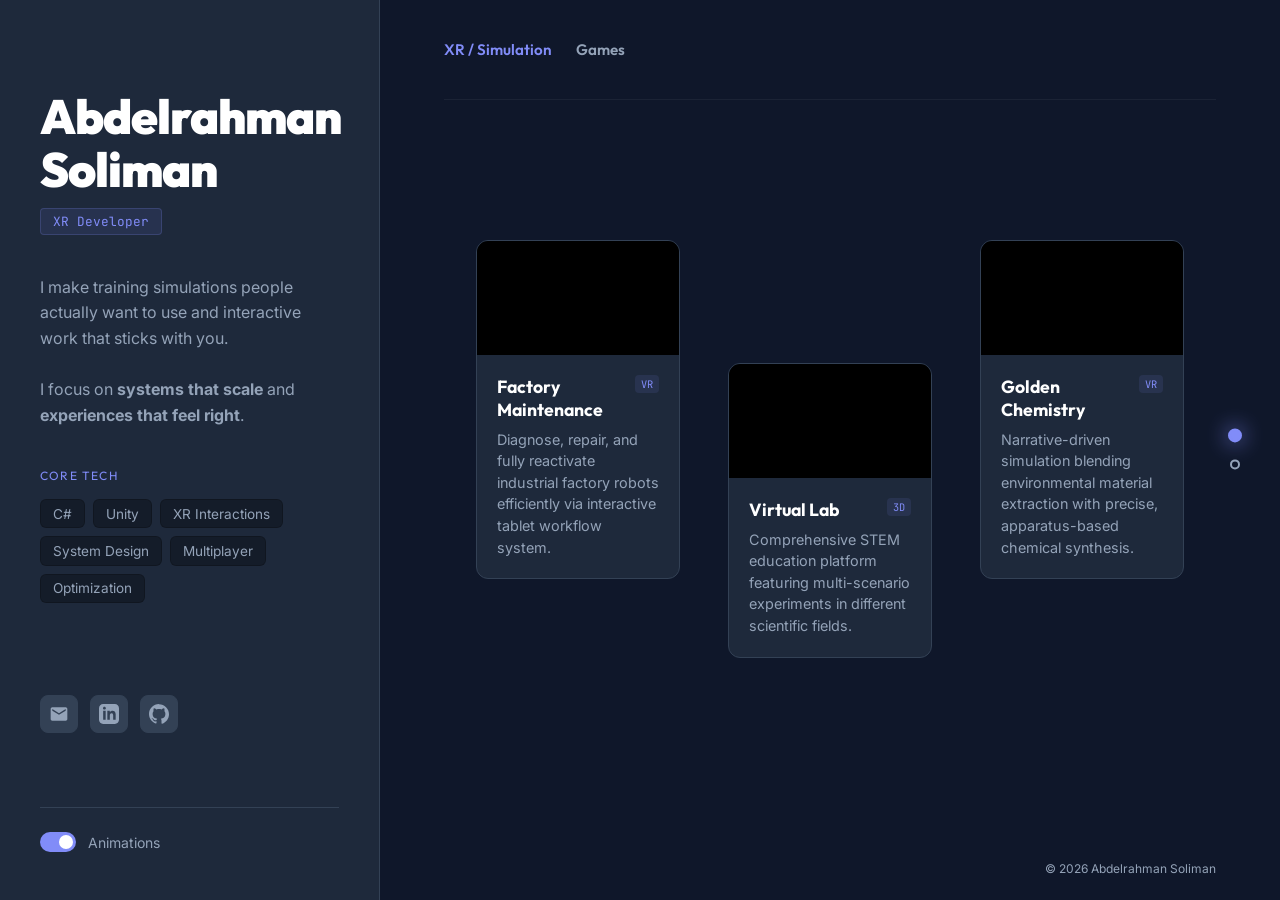
==== commit d0e2409f: "add factory maintenance card" ====
--- a/index.html
+++ b/index.html
@@ -88,6 +88,28 @@
 
             <div class="project-grid" id="project-slider">
 
+                <!-- Factory Maintenance -->
+                <article class="project-card" data-category="xr-sim" data-video-url="https://youtu.be/cacgNVqZdYQ"
+                    data-features="Tablet-guided diagnostics and fault detection|Interactive part replacement system">
+                    <div class="media-frame">
+                        <div class="video-container">
+                            <video class="card-preview-video"
+                                data-src="media/xr-simulations/factory_maintenance_preview.mp4"
+                                poster="https://img.youtube.com/vi/cacgNVqZdYQ/maxresdefault.jpg" muted loop
+                                playsinline></video>
+                        </div>
+                    </div>
+                    <div class="card-details">
+                        <div class="card-header">
+                            <h3>Factory Maintenance</h3>
+                            <div class="tags-wrapper"><span class="tag">VR</span></div>
+                        </div>
+                        <p class="description">Diagnose, repair, and fully reactivate industrial factory robots
+                            efficiently via interactive tablet workflow system.
+                        </p>
+                    </div>
+                </article>
+
                 <!-- Virtual Lab -->
                 <article class="project-card" data-category="xr-sim" data-video-url="https://youtu.be/WI0TnQPMxsQ"
                     data-links="Website|https://praxilabs.com/"
@@ -132,7 +154,6 @@
 
                 <!-- Food Processing Facility -->
                 <article class="project-card" data-category="xr-sim" data-video-url="https://youtu.be/bNAJMPt_C2I"
-                    data-links="Download|#; Source|#"
                     data-features="Runtime environment editor via radial hand-menu interactions|Sequenced NPC guidance system with synchronized object highlighting">
                     <div class="media-frame">
                         <div class="video-container">
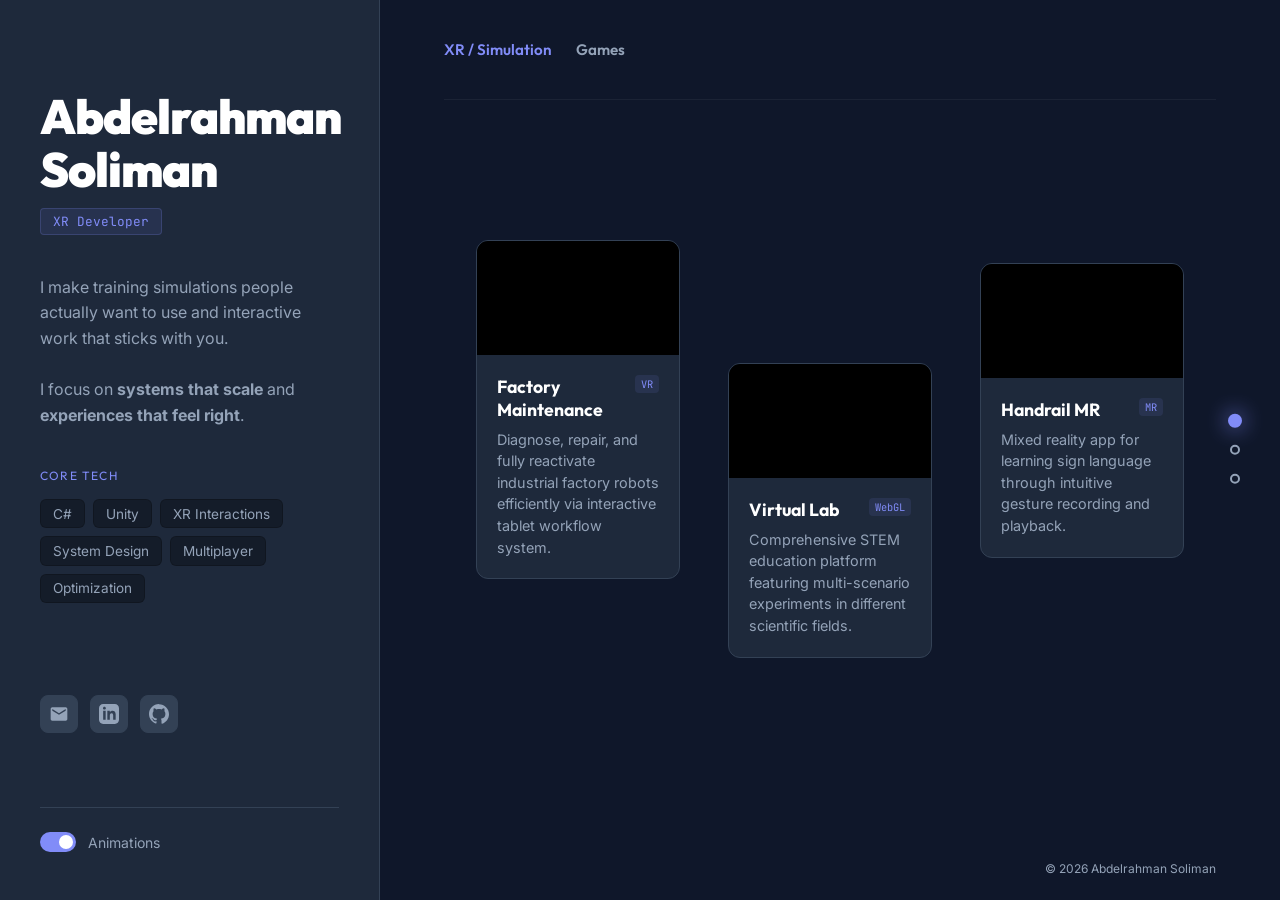
==== commit 6468dece: "add handrail mr, classroom template, and monster catcher cards" ====
--- a/index.html
+++ b/index.html
@@ -124,10 +124,31 @@
                     <div class="card-details">
                         <div class="card-header">
                             <h3>Virtual Lab</h3>
-                            <div class="tags-wrapper"><span class="tag">3D</span></div>
+                            <div class="tags-wrapper"><span class="tag">WebGL</span></div>
                         </div>
                         <p class="description">Comprehensive STEM education platform featuring multi-scenario
                             experiments in different scientific fields.</p>
+                    </div>
+                </article>
+
+                <!-- Handrail MR -->
+                <article class="project-card" data-category="xr-sim" data-video-url="https://youtu.be/enVtEG_rg8Q"
+                    data-links="Deafness Forum Australia|https://deafnessforum.org.au/the-next-generation-may-communicate-differently/"
+                    data-features="Real-time hand gesture capture pipeline with  sign recording and replay">
+                    <div class="media-frame">
+                        <div class="video-container">
+                            <video class="card-preview-video" data-src="media/xr-simulations/handrail_mr_preview.mp4"
+                                poster="https://img.youtube.com/vi/enVtEG_rg8Q/maxresdefault.jpg" muted loop
+                                playsinline></video>
+                        </div>
+                    </div>
+                    <div class="card-details">
+                        <div class="card-header">
+                            <h3>Handrail MR</h3>
+                            <div class="tags-wrapper"><span class="tag">MR</span></div>
+                        </div>
+                        <p class="description">Mixed reality app for learning sign language through intuitive gesture
+                            recording and playback.</p>
                     </div>
                 </article>
 
@@ -152,6 +173,28 @@
                     </div>
                 </article>
 
+                <!-- VR Classroom Simulation Template -->
+                <article class="project-card" data-category="xr-sim" data-video-url="https://youtu.be/viqTvwS_XaM"
+                    data-links="Unity Asset Store|https://assetstore.unity.com/packages/slug/386510"
+                    data-features="Visual lesson sequencer with configurable step progression|Narration pipeline with subtitle sync and localization support">
+                    <div class="media-frame">
+                        <div class="video-container">
+                            <video class="card-preview-video"
+                                data-src="media/xr-simulations/vr_classroom_simulation_template_preview.mp4"
+                                poster="https://img.youtube.com/vi/viqTvwS_XaM/maxresdefault.jpg" muted loop
+                                playsinline></video>
+                        </div>
+                    </div>
+                    <div class="card-details">
+                        <div class="card-header">
+                            <h3>VR Classroom Simulation Template</h3>
+                            <div class="tags-wrapper"><span class="tag">VR</span></div>
+                        </div>
+                        <p class="description">Published VR classroom simulation with a visual lesson sequencer and
+                            multi-language narration support.</p>
+                    </div>
+                </article>
+
                 <!-- Food Processing Facility -->
                 <article class="project-card" data-category="xr-sim" data-video-url="https://youtu.be/bNAJMPt_C2I"
                     data-features="Runtime environment editor via radial hand-menu interactions|Sequenced NPC guidance system with synchronized object highlighting">
@@ -174,6 +217,26 @@
                     </div>
                 </article>
 
+                <!-- Engine Odyssey -->
+                <article class="project-card" data-category="xr-sim" data-video-url="https://youtu.be/irYmWT1nXds"
+                    data-features="Recursive component disassembly system with nested inspection|Open-world scene optimization for seamless user experience">
+                    <div class="media-frame">
+                        <div class="video-container">
+                            <video class="card-preview-video" data-src="media/xr-simulations/engine_odyssey_preview.mp4"
+                                poster="https://img.youtube.com/vi/irYmWT1nXds/maxresdefault.jpg" muted loop
+                                playsinline></video>
+                        </div>
+                    </div>
+                    <div class="card-details">
+                        <div class="card-header">
+                            <h3>Engine Odyssey</h3>
+                            <div class="tags-wrapper"><span class="tag">VR</span></div>
+                        </div>
+                        <p class="description">Educational adventure allowing users to disassemble complex engines and
+                            explore era-specific open worlds.</p>
+                    </div>
+                </article>
+
                 <!-- Pure Chemistry Lab -->
                 <article class="project-card" data-category="xr-sim" data-video-url="https://youtu.be/lb9I-ww92iE"
                     data-features="Modular object interaction system with runtime constraint solving|Event-driven objective manager for non-linear procedural training">
@@ -195,23 +258,23 @@
                     </div>
                 </article>
 
-                <!-- Engine Odyssey -->
-                <article class="project-card" data-category="xr-sim" data-video-url="https://youtu.be/irYmWT1nXds"
-                    data-features="Recursive component disassembly system with nested inspection|Open-world scene optimization for seamless user experience">
-                    <div class="media-frame">
-                        <div class="video-container">
-                            <video class="card-preview-video" data-src="media/xr-simulations/engine_odyssey_preview.mp4"
-                                poster="https://img.youtube.com/vi/irYmWT1nXds/maxresdefault.jpg" muted loop
-                                playsinline></video>
-                        </div>
-                    </div>
-                    <div class="card-details">
-                        <div class="card-header">
-                            <h3>Engine Odyssey</h3>
-                            <div class="tags-wrapper"><span class="tag">VR</span></div>
-                        </div>
-                        <p class="description">Educational adventure allowing users to disassemble complex engines and
-                            explore era-specific open worlds.</p>
+                <!-- Monster Catcher -->
+                <article class="project-card" data-category="xr-sim" data-video-url="https://youtu.be/4fAFDm3hT9k">
+                    <div class="media-frame">
+                        <div class="video-container">
+                            <video class="card-preview-video"
+                                data-src="media/xr-simulations/monster_catcher_preview.mp4"
+                                poster="https://img.youtube.com/vi/4fAFDm3hT9k/maxresdefault.jpg" muted loop
+                                playsinline></video>
+                        </div>
+                    </div>
+                    <div class="card-details">
+                        <div class="card-header">
+                            <h3>Monster Catcher</h3>
+                            <div class="tags-wrapper"><span class="tag">VR</span></div>
+                        </div>
+                        <p class="description">Behavior-shaping VR interactive experience designed to control customer
+                            flow through constrained daily reward cycles.</p>
                     </div>
                 </article>
 
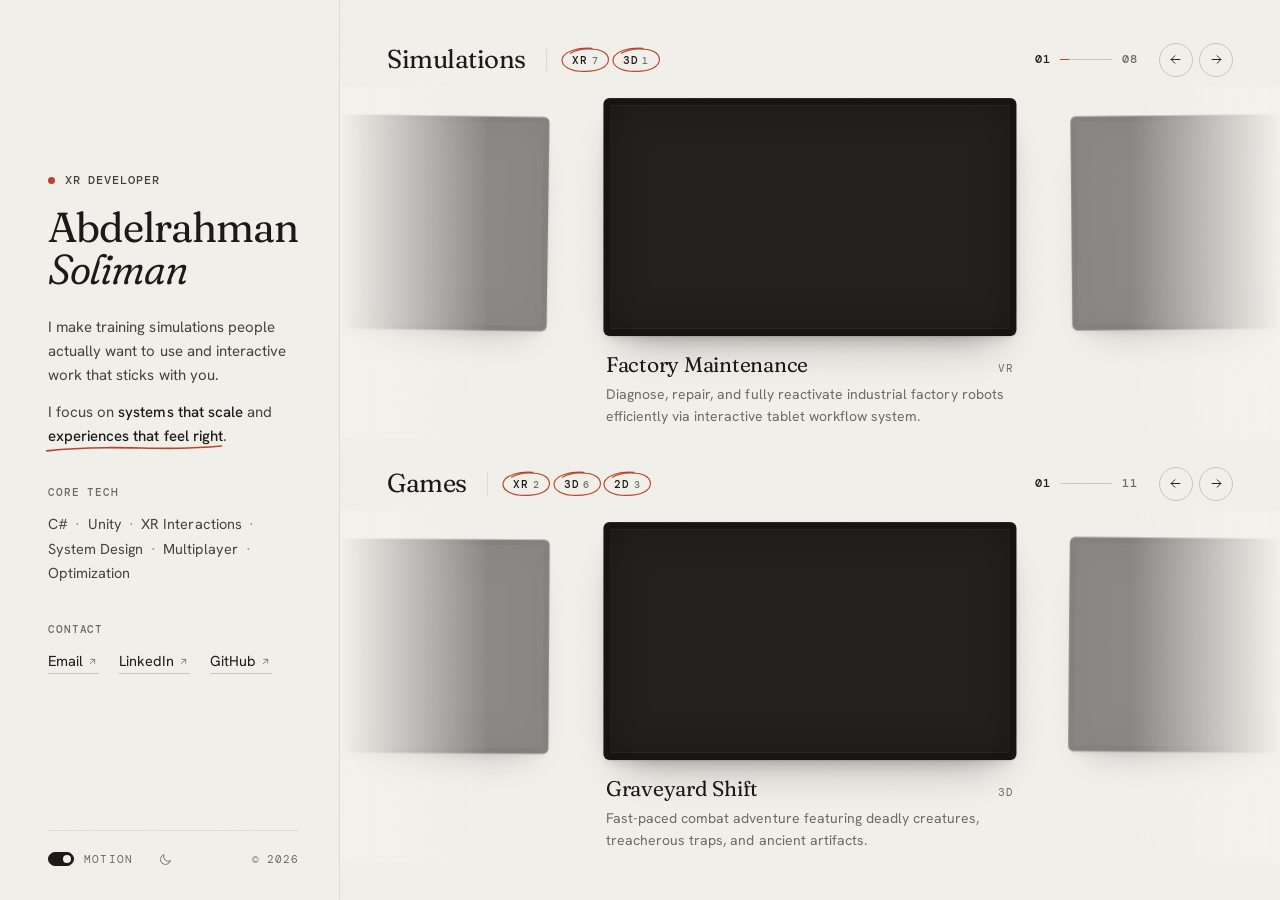
==== commit 613ffdf3: "redesign portfolio with new fonts, dark mode, genre hash filter, and mobile layout" ====
--- a/index.html
+++ b/index.html
@@ -1,493 +1,35 @@
 <!DOCTYPE html>
-<html lang="en">
+<html lang="en" data-view="home">
 
 <head>
     <meta charset="UTF-8" />
     <title>Abdelrahman Soliman | XR Developer</title>
     <meta name="viewport" content="width=device-width, initial-scale=1" />
-    <meta name="description" content="Portfolio of Abdelrahman Soliman - XR Developer" />
-    <link rel="icon" type="image/png" href="images/favicon.png">
+    <meta name="description" content="Portfolio of Abdelrahman Soliman, XR developer: training simulations and games built in Unity." />
+    <meta name="theme-color" content="#f3f1ec" />
+    <script>try{if(localStorage.getItem("portfolio-theme")==="dark"){document.documentElement.setAttribute("data-theme","dark");document.querySelector("meta[name=theme-color]").content="#363532"}}catch(e){}</script>
+    <link rel="icon" type="image/png" href="/images/favicon.png">
 
     <link rel="preconnect" href="https://fonts.googleapis.com">
     <link rel="preconnect" href="https://fonts.gstatic.com" crossorigin>
     <link
-        href="https://fonts.googleapis.com/css2?family=Inter:wght@400;500;600&family=JetBrains+Mono:wght@500&family=Outfit:wght@700;900&display=swap"
+        href="https://fonts.googleapis.com/css2?family=Fraunces:ital,opsz,wght,SOFT,WONK@0,9..144,300..600,0..100,0..1;1,9..144,300..600,0..100,0..1&family=Hanken+Grotesk:wght@400;500;600&family=DM+Mono:wght@400;500&display=swap"
         rel="stylesheet">
-    <link rel="stylesheet" href="css/portfolio.css">
+    <link rel="stylesheet" href="/css/portfolio.css">
 </head>
 
 <body>
-    <div class="layout-container">
-        <aside class="sidebar">
-            <div class="sidebar-content">
-                <header>
-                    <h1 class="name">Abdelrahman<br>Soliman</h1>
-                    <div class="role-badge">XR Developer</div>
-                    <p class="bio">
-                        I make training simulations people actually want to use and interactive work that sticks with
-                        you.
-                        <br><br>
-                        I focus on <strong>systems that scale</strong> and <strong>experiences that feel right</strong>.
-                    </p>
-                </header>
-
-                <div class="skills-section">
-                    <span class="section-label">Core Tech</span>
-                    <ul class="skill-list">
-                        <li>C#</li>
-                        <li>Unity</li>
-                        <li>XR Interactions</li>
-                        <li>System Design</li>
-                        <li>Multiplayer</li>
-                        <li>Optimization</li>
-                    </ul>
-                </div>
-
-                <div class="social-actions">
-                    <div class="icon-group">
-                        <a href="mailto:abdelrahmann.soliman@gmail.com" aria-label="Email" class="icon-btn">
-                            <svg viewBox="0 0 24 24" fill="currentColor">
-                                <path
-                                    d="M20 4H4c-1.1 0-1.99.9-1.99 2L2 18c0 1.1.9 2 2 2h16c1.1 0 2-.9 2-2V6c0-1.1-.9-2-2-2zm0 4l-8 5-8-5V6l8 5 8-5v2z" />
-                            </svg>
-                        </a>
-                        <a href="https://www.linkedin.com/in/abdrahmansoliman/" target="_blank" aria-label="LinkedIn"
-                            class="icon-btn">
-                            <svg viewBox="0 0 24 24" fill="currentColor">
-                                <path
-                                    d="M19 0h-14c-2.761 0-5 2.239-5 5v14c0 2.761 2.239 5 5 5h14c2.762 0 5-2.239 5-5v-14c0-2.761-2.238-5-5-5zm-11 19h-3v-11h3v11zm-1.5-12.268c-.966 0-1.75-.79-1.75-1.764s.784-1.764 1.75-1.764 1.75.79 1.75 1.764-.783 1.764-1.75 1.764zm13.5 12.268h-3v-5.604c0-3.368-4-3.113-4 0v5.604h-3v-11h3v1.765c1.396-2.586 7-2.777 7 2.476v6.759z" />
-                            </svg>
-                        </a>
-                        <a href="https://github.com/AbdrahmanSoliman" target="_blank" aria-label="GitHub"
-                            class="icon-btn">
-                            <svg viewBox="0 0 24 24" fill="currentColor">
-                                <path
-                                    d="M12 0c-6.626 0-12 5.373-12 12 0 5.303 3.438 9.8 8.205 11.385.6.113.82-.258.82-.577 0-.285-.01-1.04-.015-2.04-3.338.724-4.042-1.61-4.042-1.61C4.422 18.07 3.633 17.7 3.633 17.7c-1.087-.744.084-.729.084-.729 1.205.084 1.838 1.236 1.838 1.236 1.07 1.835 2.809 1.305 3.495.998.108-.776.417-1.305.76-1.605-2.665-.3-5.466-1.332-5.466-5.93 0-1.31.465-2.381 1.235-3.221-.124-.303-.535-1.524.117-3.176 0 0 1.008-.322 3.301 1.23.957-.266 1.983-.399 3.003-.404 1.02.005 2.047.138 3.006.404 2.291-1.552 3.297-1.23 3.297-1.23.653 1.653.242 2.874.118 3.176.77.84 1.235 1.911 1.235 3.221 0 4.609-2.807 5.624-5.479 5.921.43.372.823 1.102.823 2.222v3.293c0 .319.192.694.801.576 4.765-1.589 8.199-6.086 8.199-11.386 0-6.627-5.373-12-12-12z" />
-                            </svg>
-                        </a>
-                    </div>
-                </div>
-            </div>
-
-            <div class="settings-section"
-                style="padding-top: 1.5rem; border-top: 1px solid var(--border); margin-top: 2rem;">
-                <label class="toggle-switch">
-                    <input type="checkbox" id="anim-toggle" checked>
-                    <span class="slider"></span>
-                    <span class="toggle-label">Animations</span>
-                </label>
-            </div>
-        </aside>
-
-        <main class="main-content">
-            <div class="filter-bar">
-                <!-- <button data-filter="all" class="filter-btn active">All Projects</button> -->
-                <button data-filter="xr-sim" class="filter-btn active">XR / Simulation</button>
-                <button data-filter="game" class="filter-btn">Games</button>
-            </div>
-
-            <div class="project-grid" id="project-slider">
-
-                <!-- Factory Maintenance -->
-                <article class="project-card" data-category="xr-sim" data-video-url="https://youtu.be/cacgNVqZdYQ"
-                    data-features="Tablet-guided diagnostics and fault detection|Interactive part replacement system">
-                    <div class="media-frame">
-                        <div class="video-container">
-                            <video class="card-preview-video"
-                                data-src="media/xr-simulations/factory_maintenance_preview.mp4"
-                                poster="https://img.youtube.com/vi/cacgNVqZdYQ/maxresdefault.jpg" muted loop
-                                playsinline></video>
-                        </div>
-                    </div>
-                    <div class="card-details">
-                        <div class="card-header">
-                            <h3>Factory Maintenance</h3>
-                            <div class="tags-wrapper"><span class="tag">VR</span></div>
-                        </div>
-                        <p class="description">Diagnose, repair, and fully reactivate industrial factory robots
-                            efficiently via interactive tablet workflow system.
-                        </p>
-                    </div>
-                </article>
-
-                <!-- Virtual Lab -->
-                <article class="project-card" data-category="xr-sim" data-video-url="https://youtu.be/WI0TnQPMxsQ"
-                    data-links="Website|https://praxilabs.com/"
-                    data-features="Modular cross-platform simulation architecture|Optimized WebGL performance with significant build size reduction">
-                    <div class="media-frame">
-                        <div class="video-container">
-                            <video class="card-preview-video" data-src="media/xr-simulations/virtual_lab_preview.mp4"
-                                poster="https://img.youtube.com/vi/WI0TnQPMxsQ/maxresdefault.jpg" muted loop
-                                playsinline></video>
-                        </div>
-                    </div>
-                    <div class="card-details">
-                        <div class="card-header">
-                            <h3>Virtual Lab</h3>
-                            <div class="tags-wrapper"><span class="tag">WebGL</span></div>
-                        </div>
-                        <p class="description">Comprehensive STEM education platform featuring multi-scenario
-                            experiments in different scientific fields.</p>
-                    </div>
-                </article>
-
-                <!-- Handrail MR -->
-                <article class="project-card" data-category="xr-sim" data-video-url="https://youtu.be/enVtEG_rg8Q"
-                    data-links="Deafness Forum Australia|https://deafnessforum.org.au/the-next-generation-may-communicate-differently/"
-                    data-features="Real-time hand gesture capture pipeline with  sign recording and replay">
-                    <div class="media-frame">
-                        <div class="video-container">
-                            <video class="card-preview-video" data-src="media/xr-simulations/handrail_mr_preview.mp4"
-                                poster="https://img.youtube.com/vi/enVtEG_rg8Q/maxresdefault.jpg" muted loop
-                                playsinline></video>
-                        </div>
-                    </div>
-                    <div class="card-details">
-                        <div class="card-header">
-                            <h3>Handrail MR</h3>
-                            <div class="tags-wrapper"><span class="tag">MR</span></div>
-                        </div>
-                        <p class="description">Mixed reality app for learning sign language through intuitive gesture
-                            recording and playback.</p>
-                    </div>
-                </article>
-
-                <!-- Golden Chemistry -->
-                <article class="project-card" data-category="xr-sim" data-video-url="https://youtu.be/zdwqDJ58f0w"
-                    data-features="Spatial manipulation system for precise apparatus assembly|Context-sensitive tutorial framework with audio-visual syncing">
-                    <div class="media-frame">
-                        <div class="video-container">
-                            <video class="card-preview-video"
-                                data-src="media/xr-simulations/golden_chemistry_preview.mp4"
-                                poster="https://img.youtube.com/vi/zdwqDJ58f0w/maxresdefault.jpg" muted loop
-                                playsinline></video>
-                        </div>
-                    </div>
-                    <div class="card-details">
-                        <div class="card-header">
-                            <h3>Golden Chemistry</h3>
-                            <div class="tags-wrapper"><span class="tag">VR</span></div>
-                        </div>
-                        <p class="description">Narrative-driven simulation blending environmental material extraction
-                            with precise, apparatus-based chemical synthesis.</p>
-                    </div>
-                </article>
-
-                <!-- VR Classroom Simulation Template -->
-                <article class="project-card" data-category="xr-sim" data-video-url="https://youtu.be/viqTvwS_XaM"
-                    data-links="Unity Asset Store|https://assetstore.unity.com/packages/slug/386510"
-                    data-features="Visual lesson sequencer with configurable step progression|Narration pipeline with subtitle sync and localization support">
-                    <div class="media-frame">
-                        <div class="video-container">
-                            <video class="card-preview-video"
-                                data-src="media/xr-simulations/vr_classroom_simulation_template_preview.mp4"
-                                poster="https://img.youtube.com/vi/viqTvwS_XaM/maxresdefault.jpg" muted loop
-                                playsinline></video>
-                        </div>
-                    </div>
-                    <div class="card-details">
-                        <div class="card-header">
-                            <h3>VR Classroom Simulation Template</h3>
-                            <div class="tags-wrapper"><span class="tag">VR</span></div>
-                        </div>
-                        <p class="description">Published VR classroom simulation with a visual lesson sequencer and
-                            multi-language narration support.</p>
-                    </div>
-                </article>
-
-                <!-- Food Processing Facility -->
-                <article class="project-card" data-category="xr-sim" data-video-url="https://youtu.be/bNAJMPt_C2I"
-                    data-features="Runtime environment editor via radial hand-menu interactions|Sequenced NPC guidance system with synchronized object highlighting">
-                    <div class="media-frame">
-                        <div class="video-container">
-                            <video class="card-preview-video"
-                                data-src="media/xr-simulations/food_processing_facility_preview.mp4"
-                                poster="https://img.youtube.com/vi/bNAJMPt_C2I/maxresdefault.jpg" muted loop
-                                playsinline></video>
-                        </div>
-                    </div>
-                    <div class="card-details">
-                        <div class="card-header">
-                            <h3>Food Processing Facility</h3>
-                            <div class="tags-wrapper"><span class="tag">VR</span></div>
-                        </div>
-                        <p class="description">Industrial simulation focusing on workflow, safety, and spatial
-                            awareness.
-                        </p>
-                    </div>
-                </article>
-
-                <!-- Engine Odyssey -->
-                <article class="project-card" data-category="xr-sim" data-video-url="https://youtu.be/irYmWT1nXds"
-                    data-features="Recursive component disassembly system with nested inspection|Open-world scene optimization for seamless user experience">
-                    <div class="media-frame">
-                        <div class="video-container">
-                            <video class="card-preview-video" data-src="media/xr-simulations/engine_odyssey_preview.mp4"
-                                poster="https://img.youtube.com/vi/irYmWT1nXds/maxresdefault.jpg" muted loop
-                                playsinline></video>
-                        </div>
-                    </div>
-                    <div class="card-details">
-                        <div class="card-header">
-                            <h3>Engine Odyssey</h3>
-                            <div class="tags-wrapper"><span class="tag">VR</span></div>
-                        </div>
-                        <p class="description">Educational adventure allowing users to disassemble complex engines and
-                            explore era-specific open worlds.</p>
-                    </div>
-                </article>
-
-                <!-- Pure Chemistry Lab -->
-                <article class="project-card" data-category="xr-sim" data-video-url="https://youtu.be/lb9I-ww92iE"
-                    data-features="Modular object interaction system with runtime constraint solving|Event-driven objective manager for non-linear procedural training">
-                    <div class="media-frame">
-                        <div class="video-container">
-                            <video class="card-preview-video"
-                                data-src="media/xr-simulations/pure_chemistry_lab_preview.mp4"
-                                poster="https://img.youtube.com/vi/lb9I-ww92iE/maxresdefault.jpg" muted loop
-                                playsinline></video>
-                        </div>
-                    </div>
-                    <div class="card-details">
-                        <div class="card-header">
-                            <h3>Pure Chemistry Lab</h3>
-                            <div class="tags-wrapper"><span class="tag">VR</span></div>
-                        </div>
-                        <p class="description">Modern laboratory simulation featuring standard operating procedures and
-                            realistic chemical interactions.</p>
-                    </div>
-                </article>
-
-                <!-- Monster Catcher -->
-                <article class="project-card" data-category="xr-sim" data-video-url="https://youtu.be/4fAFDm3hT9k">
-                    <div class="media-frame">
-                        <div class="video-container">
-                            <video class="card-preview-video"
-                                data-src="media/xr-simulations/monster_catcher_preview.mp4"
-                                poster="https://img.youtube.com/vi/4fAFDm3hT9k/maxresdefault.jpg" muted loop
-                                playsinline></video>
-                        </div>
-                    </div>
-                    <div class="card-details">
-                        <div class="card-header">
-                            <h3>Monster Catcher</h3>
-                            <div class="tags-wrapper"><span class="tag">VR</span></div>
-                        </div>
-                        <p class="description">Behavior-shaping VR interactive experience designed to control customer
-                            flow through constrained daily reward cycles.</p>
-                    </div>
-                </article>
-
-                <!-- Graveyard Shift -->
-                <article class="project-card" data-category="game" data-video-url="https://youtu.be/8Fvg4SALoC8"
-                    data-links="Download|https://drive.google.com/drive/folders/1Bvgy8dgTxYA8-d88y83-4Wuzp5ekoLtp?usp=sharing"
-                    data-features="Fast-paced 3D combat system|Complex environmental puzzles and trap mechanics">
-                    <div class="media-frame">
-                        <div class="video-container">
-                            <video class="card-preview-video" data-src="media/games/graveyard_shift_preview.mp4"
-                                poster="https://img.youtube.com/vi/8Fvg4SALoC8/maxresdefault.jpg" muted loop
-                                playsinline></video>
-                        </div>
-                    </div>
-                    <div class="card-details">
-                        <div class="card-header">
-                            <h3>Graveyard Shift</h3>
-                            <div class="tags-wrapper"><span class="tag">3D</span></div>
-                        </div>
-                        <p class="description">Fast-paced combat adventure featuring deadly creatures, treacherous
-                            traps, and ancient artifacts.</p>
-                    </div>
-                </article>
-
-                <!-- Project E -->
-                <article class="project-card" data-category="game" data-video-url="https://youtu.be/-fRQGhVgeEk"
-                    data-links="Download|https://drive.google.com/drive/folders/1RViFxFpp_wd7hRDbrfjlD3YJ6yl5-VPQ?usp=sharing"
-                    data-features="Turn-based strategy system with unique unit abilities|Innovative action points management mechanics">
-                    <div class="media-frame">
-                        <div class="video-container">
-                            <video class="card-preview-video" data-src="media/games/project_e_preview.mp4"
-                                poster="https://img.youtube.com/vi/-fRQGhVgeEk/maxresdefault.jpg" muted loop
-                                playsinline></video>
-                        </div>
-                    </div>
-                    <div class="card-details">
-                        <div class="card-header">
-                            <h3>Project E</h3>
-                            <div class="tags-wrapper"><span class="tag">3D</span></div>
-                        </div>
-                        <p class="description">Turn-based strategy experience with diverse units, intelligent AI
-                            encounters, and tactical combat.</p>
-                    </div>
-                </article>
-
-                <!-- Megaplanet -->
-                <article class="project-card" data-category="game" data-video-url="https://youtu.be/XaPaKmrk-L8"
-                    data-links=""
-                    data-features="MMORPG avatar and room customization systems|Economy system for item trading and events">
-                    <div class="media-frame">
-                        <div class="video-container">
-                            <video class="card-preview-video" data-src="media/games/megaplanet_preview.mp4"
-                                poster="https://img.youtube.com/vi/XaPaKmrk-L8/maxresdefault.jpg" muted loop
-                                playsinline></video>
-                        </div>
-                    </div>
-                    <div class="card-details">
-                        <div class="card-header">
-                            <h3>Megaplanet</h3>
-                            <div class="tags-wrapper"><span class="tag">3D</span><span class="tag">Multiplayer</span>
-                            </div>
-                        </div>
-                        <p class="description">Virtual world MMORPG allowing players to craft avatars, host events, and
-                            trade items in a social economy.</p>
-                    </div>
-                </article>
-
-                <!-- World of Seeds -->
-                <article class="project-card" data-category="game" data-video-url="https://youtu.be/T0xyS5s2bBQ"
-                    data-links="Download|https://drive.google.com/drive/folders/1-6q9lx_WFGdsXsW461h3C42WL2Cp0Ngk?usp=sharing"
-                    data-features="Cooperative gameplay mechanics enforcing teamwork|Environmental climate regulation system">
-                    <div class="media-frame">
-                        <div class="video-container">
-                            <video class="card-preview-video" data-src="media/games/world_of_seeds_preview.mp4"
-                                poster="https://img.youtube.com/vi/T0xyS5s2bBQ/maxresdefault.jpg" muted loop
-                                playsinline></video>
-                        </div>
-                    </div>
-                    <div class="card-details">
-                        <div class="card-header">
-                            <h3>World of Seeds</h3>
-                            <div class="tags-wrapper"><span class="tag">3D</span></div>
-                        </div>
-                        <p class="description">Cooperative cleaning and farming game where players must work together to
-                            regulate the planet's climate.</p>
-                    </div>
-                </article>
-
-                <!-- Seafarer's Havoc -->
-                <article class="project-card" data-category="game" data-video-url="https://youtu.be/GNPwjSDJH6I"
-                    data-links="Download|https://drive.google.com/drive/folders/1U0IJX3xekCu535Vn1ns3DxFpbk-LnEsY"
-                    data-features="Multiplayer deathmatch architecture (Solo & Team)|Economy-based ship repair and upgrade system">
-                    <div class="media-frame">
-                        <div class="video-container">
-                            <video class="card-preview-video" data-src="media/games/seafarers_havoc_preview.mp4"
-                                poster="https://img.youtube.com/vi/GNPwjSDJH6I/maxresdefault.jpg" muted loop
-                                playsinline></video>
-                        </div>
-                    </div>
-                    <div class="card-details">
-                        <div class="card-header">
-                            <h3>Seafarer's Havoc</h3>
-                            <div class="tags-wrapper"><span class="tag">2D</span><span class="tag">Multiplayer</span>
-                            </div>
-                        </div>
-                        <p class="description">Explosive multiplayer naval adventure featuring cannon combat, resource
-                            scavenging, and bounty hunting.</p>
-                    </div>
-                </article>
-
-                <!-- Galactic Siege -->
-                <article class="project-card" data-category="game" data-video-url="https://youtu.be/XyifUU0eAJY"
-                    data-links="Open Source|https://github.com/AbdrahmanSoliman/Galactic-Siege-Project"
-                    data-features="Real-time strategy unit management|Fleet building and technology research systems">
-                    <div class="media-frame">
-                        <div class="video-container">
-                            <video class="card-preview-video" data-src="media/games/galactic_siege_preview.mp4"
-                                poster="https://img.youtube.com/vi/XyifUU0eAJY/maxresdefault.jpg" muted loop
-                                playsinline></video>
-                        </div>
-                    </div>
-                    <div class="card-details">
-                        <div class="card-header">
-                            <h3>Galactic Siege</h3>
-                            <div class="tags-wrapper"><span class="tag">3D</span><span class="tag">Multiplayer</span>
-                            </div>
-                        </div>
-                        <p class="description">Real-Time Strategy space battler focused on fleet command, technology
-                            research, and galactic conquest.</p>
-                    </div>
-                </article>
-
-                <!-- Bomberguy -->
-                <article class="project-card" data-category="game" data-video-url="https://youtu.be/U4QFXJ-3DWc"
-                    data-links=""
-                    data-features="Multiplayer implementation (2-4 players)|Grid-based explosive logic and maze generation">
-                    <div class="media-frame">
-                        <div class="video-container">
-                            <video class="card-preview-video" data-src="media/games/bomberguy_preview.mp4"
-                                poster="https://img.youtube.com/vi/U4QFXJ-3DWc/maxresdefault.jpg" muted loop
-                                playsinline></video>
-                        </div>
-                    </div>
-                    <div class="card-details">
-                        <div class="card-header">
-                            <h3>Bomberguy</h3>
-                            <div class="tags-wrapper"><span class="tag">2D</span><span class="tag">Multiplayer</span>
-                            </div>
-                        </div>
-                        <p class="description">Fast-paced maze battler where players strategically place bombs to outwit
-                            opponents and survive.</p>
-                    </div>
-                </article>
-
-                <!-- Dark Hole -->
-                <article class="project-card" data-category="game" data-video-url="https://youtu.be/z2wefOEWvtM"
-                    data-links="" data-features="Physics-based destruction mechanics|Time-attack scoring system">
-                    <div class="media-frame">
-                        <div class="video-container">
-                            <video class="card-preview-video" data-src="media/games/dark_hole_preview.mp4"
-                                poster="https://img.youtube.com/vi/z2wefOEWvtM/maxresdefault.jpg" muted loop
-                                playsinline></video>
-                        </div>
-                    </div>
-                    <div class="card-details">
-                        <div class="card-header">
-                            <h3>Dark Hole</h3>
-                            <div class="tags-wrapper"><span class="tag">Mobile</span></div>
-                        </div>
-                        <p class="description">City-swallowing arcade game where players grow their black hole by
-                            consuming everything in their path.</p>
-                    </div>
-                </article>
-
-                <!-- Falling Letters -->
-                <article class="project-card" data-category="game" data-video-url="https://youtu.be/OrAY79tXnks"
-                    data-links=""
-                    data-features="Word memorization and pattern recognition logic|Reflex-based input mechanics">
-                    <div class="media-frame">
-                        <div class="video-container">
-                            <video class="card-preview-video" data-src="media/games/falling_letters_preview.mp4"
-                                poster="https://img.youtube.com/vi/OrAY79tXnks/maxresdefault.jpg" muted loop
-                                playsinline></video>
-                        </div>
-                    </div>
-                    <div class="card-details">
-                        <div class="card-header">
-                            <h3>Falling Letters</h3>
-                            <div class="tags-wrapper"><span class="tag">Mobile</span></div>
-                        </div>
-                        <p class="description">Memory and reflex challenge requiring players to destroy falling letters
-                            in correct sequence.</p>
-                    </div>
-                </article>
-
-            </div>
-
-            <div class="pagination-dots" id="pagination-dots"></div>
-
-            <footer class="mini-footer">
-                &copy; 2026 Abdelrahman Soliman
-            </footer>
+    <div class="layout">
+        <aside class="sidebar" id="sidebar"></aside>
+        <main class="stage" id="stage">
+            <noscript>
+                <p class="noscript">This portfolio needs JavaScript to show its projects.</p>
+            </noscript>
         </main>
     </div>
 
-    <div id="project-modal" class="modal">
-        <div class="modal-content">
-            <button class="modal-close" aria-label="Close Modal">&times;</button>
-            <div class="modal-body"></div>
-        </div>
-    </div>
-
-    <script src="js/portfolio.js"></script>
+    <script src="/js/content.js"></script>
+    <script src="/js/portfolio.js"></script>
 </body>
 
-</html>+</html>
--- a/css/portfolio.css
+++ b/css/portfolio.css
@@ -1,702 +1,1764 @@
+/* ==========================================================================
+   Tokens
+   ========================================================================== */
 :root {
-  --bg-core: #0f172a;
-  --bg-sidebar: #1e293b;
-  --bg-card: #1e293b;
-  --bg-hover: #334155;
-  --text-main: #f8fafc;
-  --text-muted: #94a3b8;
-  --accent: #818cf8;
-  --accent-hover: #a5b4fc;
-  --border: #334155;
-  --font-display: 'Outfit', sans-serif;
-  --font-body: 'Inter', sans-serif;
-  --font-code: 'JetBrains Mono', monospace;
-  --ease-smooth: cubic-bezier(0.25, 1, 0.5, 1);
-}
-
-* {
+  --paper: #f3f1ec;
+  --paper-raised: #fbfaf7;
+  --ink: #1b1a18;
+  --ink-soft: #46433d;
+  --ink-muted: #6f6a61;
+  --ink-faint: #928d83;
+  --rule: #dfdbd2;
+  --rule-strong: #cbc6bb;
+  --frame: #161513;
+  --accent: #b8452b;
+  --on-accent: #fbf6f1;
+  /* shadow colour as channels, and how hard shadows press on this paper */
+  --shadow: 27 26 24;
+  --shadow-k: 1;
+  --scrim: rgba(36, 33, 29, 0.52);
+
+  --font-display: 'Fraunces', 'Iowan Old Style', Georgia, serif;
+  --font-body: 'Hanken Grotesk', -apple-system, 'Segoe UI', sans-serif;
+  --font-mono: 'DM Mono', ui-monospace, Consolas, monospace;
+  /* Fraunces: soft corners upright, the wonky forms only in italics */
+  --display-axes: 'SOFT' 50, 'WONK' 0;
+  --italic-axes: 'SOFT' 100, 'WONK' 1;
+
+  --ease: cubic-bezier(0.22, 1, 0.36, 1);
+  --ease-inout: cubic-bezier(0.65, 0, 0.35, 1);
+  --spring: cubic-bezier(0.34, 1.5, 0.64, 1);
+
+  --sidebar-w: 340px;
+  --frame-pad: 7px;
+  --radius: 6px;
+
+  color-scheme: light;
+}
+
+/* dark: a warm, medium charcoal wall, so the black frames still read as hung
+   on it; ink turns to bone and the red pen to a softer terracotta */
+:root[data-theme='dark'] {
+  --paper: #363532;
+  --paper-raised: #3e3d39;
+  --ink: #eeeae3;
+  --ink-soft: #ccc7bd;
+  --ink-muted: #aaa59b;
+  --ink-faint: #8b867c;
+  --rule: #46443f;
+  --rule-strong: #585650;
+  --frame: #1a1917;
+  --accent: #e6896a;
+  --on-accent: #241913;
+  --shadow: 12 11 10;
+  --shadow-k: 1.55;
+  --scrim: rgba(18, 17, 15, 0.66);
+
+  color-scheme: dark;
+}
+
+*,
+*::before,
+*::after {
   box-sizing: border-box;
+}
+
+html {
+  -webkit-text-size-adjust: 100%;
+  -webkit-font-smoothing: antialiased;
+  -moz-osx-font-smoothing: grayscale;
+  text-rendering: optimizeLegibility;
 }
 
 body {
   margin: 0;
-  background-color: var(--bg-core);
-  color: var(--text-main);
+  background: var(--paper);
+  color: var(--ink);
   font-family: var(--font-body);
+  font-size: 15px;
+  line-height: 1.55;
   height: 100vh;
+  height: 100dvh;
   overflow: hidden;
-}
-
-.layout-container {
+  letter-spacing: 0.002em;
+}
+
+/* faint paper grain — felt more than seen */
+body::before {
+  content: '';
+  position: fixed;
+  inset: 0;
+  pointer-events: none;
+  z-index: 0;
+  opacity: 0.35;
+  background-image: url("data:image/svg+xml,%3Csvg xmlns='http://www.w3.org/2000/svg' width='160' height='160'%3E%3Cfilter id='n'%3E%3CfeTurbulence type='fractalNoise' baseFrequency='.85' numOctaves='3' stitchTiles='stitch'/%3E%3CfeColorMatrix values='0 0 0 0 0.1  0 0 0 0 0.09  0 0 0 0 0.08  0 0 0 .07 0'/%3E%3C/filter%3E%3Crect width='100%25' height='100%25' filter='url(%23n)'/%3E%3C/svg%3E");
+}
+
+[data-theme='dark'] body::before {
+  opacity: 0.4;
+  background-image: url("data:image/svg+xml,%3Csvg xmlns='http://www.w3.org/2000/svg' width='160' height='160'%3E%3Cfilter id='n'%3E%3CfeTurbulence type='fractalNoise' baseFrequency='.85' numOctaves='3' stitchTiles='stitch'/%3E%3CfeColorMatrix values='0 0 0 0 1  0 0 0 0 0.97  0 0 0 0 0.92  0 0 0 .045 0'/%3E%3C/filter%3E%3Crect width='100%25' height='100%25' filter='url(%23n)'/%3E%3C/svg%3E");
+}
+
+/* the theme switch crossfades the whole page once, gently */
+::view-transition-old(root),
+::view-transition-new(root) {
+  animation-duration: 0.45s;
+  animation-timing-function: var(--ease-inout);
+}
+
+h1,
+h2,
+h3,
+p,
+ul {
+  margin: 0;
+}
+
+/* every serif heading shares one voice: optical sizes on, corners softened */
+.name,
+.card-title,
+.row-title,
+.page-title,
+.modal-title,
+.notfound-title {
+  font-optical-sizing: auto;
+  font-variation-settings: var(--display-axes);
+  font-weight: 380;
+}
+
+em,
+.name .line:last-child,
+.notfound-title em {
+  font-variation-settings: var(--italic-axes);
+}
+
+ul {
+  padding: 0;
+  list-style: none;
+}
+
+a {
+  color: inherit;
+}
+
+button {
+  font: inherit;
+  color: inherit;
+}
+
+svg {
+  fill: none;
+  stroke: currentColor;
+  stroke-width: 1.5;
+  stroke-linecap: round;
+  stroke-linejoin: round;
+}
+
+:focus-visible {
+  outline: 1.5px solid var(--accent);
+  outline-offset: 3px;
+}
+
+::selection {
+  background: var(--ink);
+  color: var(--paper);
+}
+
+.label {
+  font-family: var(--font-mono);
+  font-size: 11px;
+  font-weight: 500;
+  letter-spacing: 0.08em;
+  text-transform: uppercase;
+  color: var(--ink-muted);
+}
+
+.text-link {
+  display: inline-flex;
+  align-items: center;
+  gap: 0.3em;
+  text-decoration: none;
+  color: var(--ink);
+  background: linear-gradient(currentColor, currentColor) 0 100% / 100% 1px no-repeat;
+  padding-bottom: 2px;
+  transition: color 0.2s, background-size 0.3s var(--ease);
+}
+
+.text-link svg {
+  width: 0.95em;
+  height: 0.95em;
+  transition: transform 0.3s var(--ease);
+}
+
+.text-link:hover {
+  color: var(--accent);
+}
+
+.text-link:hover svg {
+  transform: translate(1px, -1px);
+}
+
+/* ==========================================================================
+   Layout
+   ========================================================================== */
+.layout {
+  position: relative;
+  z-index: 1;
   display: grid;
-  grid-template-columns: 380px 1fr;
-  height: 100vh;
-}
-
-/* --- SIDEBAR --- */
+  grid-template-columns: var(--sidebar-w) minmax(0, 1fr);
+  height: 100%;
+}
+
+/* ==========================================================================
+   Sidebar
+   ========================================================================== */
 .sidebar {
-  background: var(--bg-sidebar);
-  border-right: 1px solid var(--border);
-  padding: 3rem 2.5rem;
   display: flex;
   flex-direction: column;
-  z-index: 20;
-}
-
-.sidebar-content {
-  flex: 1;
+  justify-content: space-between;
+  gap: 2rem;
+  padding: 3rem 2.5rem 2rem 3rem;
+  border-right: 1px solid var(--rule);
+  overflow-y: auto;
+  scrollbar-width: none;
+}
+
+.sidebar-inner {
   display: flex;
   flex-direction: column;
-  justify-content: center;
-  gap: 2.5rem;
+  gap: 2.25rem;
+  margin-block: auto;
+}
+
+.role {
+  display: flex;
+  align-items: center;
+  gap: 0.6rem;
+  font-family: var(--font-mono);
+  font-size: 11.5px;
+  font-weight: 500;
+  letter-spacing: 0.08em;
+  text-transform: uppercase;
+  color: var(--ink-soft);
+  margin-bottom: 1.1rem;
+}
+
+.role::before {
+  content: '';
+  width: 7px;
+  height: 7px;
+  border-radius: 50%;
+  background: var(--accent);
 }
 
 .name {
   font-family: var(--font-display);
-  font-size: 3rem;
-  font-weight: 900;
-  line-height: 1.1;
-  margin: 0 0 0.75rem 0;
-  color: white;
-  letter-spacing: -0.02em;
-}
-
-.role-badge {
+  font-size: 2.62rem;
+  line-height: 1;
+  letter-spacing: -0.025em;
+  color: var(--ink);
+}
+
+.name .line {
+  display: block;
+  overflow: hidden;
+  /* room for descenders and the italic's overhang inside the mask */
+  padding: 0 0.15em 0.1em 0;
+  margin-bottom: -0.1em;
+}
+
+.name .line:last-child {
+  font-style: italic;
+  font-weight: 340;
+}
+
+.name .line > span {
+  display: block;
+  transform: translateY(105%);
+  transition: transform 1.15s var(--ease) calc(var(--i) * 110ms + 0.25s);
+}
+
+.is-ready .name .line > span {
+  transform: none;
+}
+
+/* bio + tech: one block on desktop, folded behind a toggle on phones */
+.about {
+  margin-top: -0.75rem;
+}
+
+.about-inner {
+  display: flex;
+  flex-direction: column;
+  gap: 2.25rem;
+}
+
+.about-toggle {
+  display: none;
+}
+
+.bio {
+  color: var(--ink-soft);
+  font-size: 15px;
+  line-height: 1.6;
+  max-width: 30ch;
+}
+
+.bio p+p {
+  margin-top: 0.8rem;
+}
+
+.bio em {
+  font-style: normal;
+  color: var(--ink);
+  font-weight: 500;
+}
+
+/* one phrase, underlined by hand */
+.bio em.is-marked {
+  position: relative;
   display: inline-block;
-  background: rgba(129, 140, 248, 0.1);
+  white-space: nowrap;
+}
+
+.scribble {
+  position: absolute;
+  left: -2%;
+  bottom: -0.36em;
+  width: 102%;
+  height: 0.55em;
+  overflow: visible;
+  pointer-events: none;
+}
+
+.scribble path,
+.loop path {
+  fill: none;
+  stroke: var(--accent);
+  stroke-linecap: round;
+  stroke-linejoin: round;
+  vector-effect: non-scaling-stroke;
+  stroke-dasharray: 1;
+  stroke-dashoffset: 1;
+}
+
+.scribble path {
+  stroke-width: 1.6;
+  transition: stroke-dashoffset 0.9s var(--ease-inout) 1.35s;
+}
+
+.is-ready .scribble path {
+  stroke-dashoffset: 0;
+}
+
+.side-block .label {
+  display: block;
+  margin-bottom: 0.75rem;
+}
+
+.skill-list {
+  display: flex;
+  flex-wrap: wrap;
+  gap: 0.15rem 0;
+  color: var(--ink-soft);
+  font-size: 14.5px;
+  max-width: 28ch;
+}
+
+.skill-list li:not(:last-child)::after {
+  content: '·';
+  margin: 0 0.5em;
+  color: var(--ink-faint);
+}
+
+.contact-list {
+  display: flex;
+  flex-wrap: wrap;
+  gap: 0.4rem 1.25rem;
+  font-size: 14.5px;
+}
+
+.contact-list a {
+  display: inline-flex;
+  align-items: center;
+  gap: 0.2em;
+  text-decoration: none;
+  color: var(--ink);
+  border-bottom: 1px solid var(--rule-strong);
+  padding-bottom: 1px;
+  transition: color 0.2s, border-color 0.2s;
+}
+
+.contact-list a svg {
+  width: 13px;
+  height: 13px;
+  color: var(--ink-muted);
+  transition: transform 0.3s var(--ease), color 0.2s;
+}
+
+.contact-list a:hover {
   color: var(--accent);
-  padding: 0.25rem 0.75rem;
-  border-radius: 4px;
-  font-family: var(--font-code);
-  font-size: 0.8rem;
-  margin-bottom: 1.5rem;
-  border: 1px solid rgba(129, 140, 248, 0.2);
-}
-
-.bio {
-  color: var(--text-muted);
-  font-size: 1rem;
-  line-height: 1.6;
-  margin-bottom: 0;
-}
-
-.skills-section {
-  margin-bottom: 1.5rem;
-}
-
-.section-label {
-  display: block;
-  font-family: var(--font-display);
+  border-color: currentColor;
+}
+
+.contact-list a:hover svg {
+  color: currentColor;
+  transform: translate(1px, -1px);
+}
+
+.sidebar-foot {
+  display: flex;
+  align-items: center;
+  justify-content: space-between;
+  padding-top: 1.25rem;
+  border-top: 1px solid var(--rule);
+  font-family: var(--font-mono);
+  font-size: 11px;
+  letter-spacing: 0.08em;
+  color: var(--ink-muted);
+}
+
+.foot-controls {
+  display: flex;
+  align-items: center;
+  gap: 1.1rem;
+}
+
+/* moon by day, sun by night: the icon names where a click takes you */
+.theme-toggle {
+  position: relative;
+  display: grid;
+  place-items: center;
+  width: 28px;
+  height: 28px;
+  margin: -7px 0;
+  padding: 0;
+  border: 0;
+  border-radius: 50%;
+  background: transparent;
+  color: var(--ink-muted);
+  cursor: pointer;
+  transition: color 0.25s;
+}
+
+.theme-toggle:hover {
+  color: var(--ink);
+}
+
+.theme-toggle svg {
+  grid-area: 1 / 1;
+  width: 15px;
+  height: 15px;
+  transition: opacity 0.3s ease, transform 0.7s var(--spring);
+}
+
+.theme-toggle .icon-sun,
+[data-theme='dark'] .theme-toggle .icon-moon {
+  opacity: 0;
+  transform: rotate(-70deg) scale(0.5);
+}
+
+[data-theme='dark'] .theme-toggle .icon-sun {
+  opacity: 1;
+  transform: none;
+}
+
+.theme-toggle:hover .icon-moon {
+  transform: rotate(-14deg);
+}
+
+[data-theme='dark'] .theme-toggle:hover .icon-sun {
+  transform: rotate(45deg);
+}
+
+.motion-toggle {
+  display: inline-flex;
+  align-items: center;
+  gap: 0.6rem;
+  cursor: pointer;
   text-transform: uppercase;
-  letter-spacing: 0.1em;
-  font-size: 0.75rem;
-  color: var(--accent);
-  margin-bottom: 1rem;
-}
-
-.skill-list {
-  list-style: none;
-  padding: 0;
-  display: flex;
-  flex-wrap: wrap;
-  gap: 0.5rem;
-}
-
-.skill-list li {
-  background: rgba(0, 0, 0, 0.3);
-  padding: 0.35rem 0.75rem;
-  border-radius: 6px;
-  font-size: 0.85rem;
-  border: 1px solid rgba(0, 0, 0, 0.2);
-  color: var(--text-muted);
-}
-
-.settings-section {
-  width: 100%;
-}
-
-.toggle-switch {
-  display: flex;
-  align-items: center;
-  gap: 0.75rem;
-  cursor: pointer;
-}
-
-.toggle-switch input[type="checkbox"] {
+  letter-spacing: 0.12em;
+  user-select: none;
+}
+
+.motion-toggle input {
   position: absolute;
   opacity: 0;
-  width: 0;
-  height: 0;
-}
-
-.slider {
+  width: 1px;
+  height: 1px;
+}
+
+.switch {
   position: relative;
-  width: 36px;
-  height: 20px;
-  background-color: var(--border);
-  border-radius: 20px;
-  transition: 0.3s;
-}
-
-.slider::before {
-  content: "";
+  width: 26px;
+  height: 14px;
+  border-radius: 999px;
+  border: 1px solid var(--rule-strong);
+  background: transparent;
+  transition: background-color 0.25s, border-color 0.25s;
+}
+
+.switch::after {
+  content: '';
   position: absolute;
-  height: 14px;
-  width: 14px;
-  left: 3px;
-  bottom: 3px;
-  background-color: white;
+  top: 2px;
+  left: 2px;
+  width: 8px;
+  height: 8px;
   border-radius: 50%;
-  transition: 0.3s;
-}
-
-input:checked+.slider {
-  background-color: var(--accent);
-}
-
-input:checked+.slider::before {
-  transform: translateX(16px);
-}
-
-.toggle-label {
-  font-family: var(--font-body);
-  font-size: 0.875rem;
-  color: var(--text-muted);
-  text-transform: none;
-  letter-spacing: 0;
-}
-
-.animations-disabled *,
-.animations-disabled *::before,
-.animations-disabled *::after {
-  animation: none !important;
-  transition: none !important;
-}
-
-.social-actions {
-  display: flex;
-  gap: 1rem;
-  margin-top: 0.75rem;
-}
-
-.icon-group {
-  display: flex;
-  gap: 0.75rem;
-}
-
-.icon-btn {
-  display: flex;
-  align-items: center;
-  justify-content: center;
-  width: 38px;
-  height: 38px;
-  border-radius: 8px;
-  background: var(--bg-hover);
-  color: var(--text-muted);
-  border: 1px solid var(--border);
-  transition: all 0.2s;
-  text-decoration: none;
-}
-
-.icon-btn svg {
-  width: 20px;
-  height: 20px;
+  background: var(--ink-muted);
+  transition: transform 0.3s var(--ease), background-color 0.25s;
+}
+
+.motion-toggle input:checked+.switch {
+  background: var(--ink);
+  border-color: var(--ink);
+}
+
+.motion-toggle input:checked+.switch::after {
+  background: var(--paper);
+  transform: translateX(12px);
+}
+
+.motion-toggle input:focus-visible+.switch {
+  outline: 1.5px solid var(--accent);
+  outline-offset: 3px;
+}
+
+/* ==========================================================================
+   Stage
+   ========================================================================== */
+.stage {
+  position: relative;
+  min-width: 0;
+  height: 100%;
+  overflow: hidden;
+  container-type: inline-size;
+}
+
+.noscript {
+  padding: 3rem;
+  color: var(--ink-soft);
+}
+
+/* ==========================================================================
+   Card — a black-framed screen, hung a touch off true, label beneath
+   ========================================================================== */
+.card {
+  --lift: 0px;
+  --tilt: 0deg;
+  --tilt-now: var(--tilt);
   display: block;
-}
-
-.icon-btn:hover {
-  background: var(--bg-sidebar);
-  color: white;
-  border-color: var(--text-muted);
-}
-
-/* --- MAIN CONTENT (Slider Wrapper) --- */
-.main-content {
+  cursor: pointer;
+  outline: none;
+  -webkit-tap-highlight-color: transparent;
+}
+
+.card-frame {
+  position: relative;
+  padding: var(--frame-pad);
+  background: var(--frame);
+  border-radius: var(--radius);
+  box-shadow:
+    0 1px 1px rgb(var(--shadow) / calc(0.08 * var(--shadow-k))),
+    0 6px 12px -6px rgb(var(--shadow) / calc(0.18 * var(--shadow-k))),
+    0 22px 40px -22px rgb(var(--shadow) / calc(0.45 * var(--shadow-k)));
+  transform-origin: 50% -24px;
+  transform: translateY(var(--lift)) rotate(var(--tilt-now));
+  transition: transform 0.95s var(--spring), box-shadow 0.5s var(--ease);
+}
+
+/* hairline highlight on the frame's top edge */
+.card-frame::after {
+  content: '';
+  position: absolute;
+  inset: 0;
+  border-radius: inherit;
+  box-shadow: inset 0 1px 0 rgba(255, 255, 255, 0.07);
+  pointer-events: none;
+}
+
+.card-screen {
+  position: relative;
+  aspect-ratio: 16 / 9;
   overflow: hidden;
-  padding: 0;
-  position: relative;
-  background-color: var(--bg-core);
-  height: 100vh;
-}
-
-.filter-bar {
+  border-radius: 2px;
+  background: #23211e;
+}
+
+/* passe-partout: a hairline and a little falloff inside the screen */
+.card-screen::after {
+  content: '';
   position: absolute;
-  top: 0;
-  left: 4rem;
-  right: 4rem;
-  z-index: 100;
-  background: transparent;
-  padding: 2rem 0;
-  display: flex;
-  gap: 1.5rem;
-  border-bottom: 1px solid rgba(255, 255, 255, 0.05);
-}
-
-.filter-btn {
-  background: none;
-  border: none;
-  color: var(--text-muted);
-  font-family: var(--font-display);
-  font-weight: 600;
-  font-size: 0.95rem;
-  cursor: pointer;
-  padding: 0.5rem 0;
-  position: relative;
-  transition: color 0.2s;
-}
-
-.filter-btn:hover {
-  color: white;
-}
-
-.filter-btn.active {
-  color: var(--accent);
-}
-
-/* --- THE STAGGERED SLIDER (- _ -) --- */
-.project-grid {
-  height: 100%;
-  transition: transform 0.8s cubic-bezier(0.645, 0.045, 0.355, 1);
-  display: flex;
-  flex-direction: column;
-}
-
-.project-slide {
-  flex: 0 0 100%;
-  height: 100%;
-  display: flex;
-  align-items: center;
-  justify-content: center;
-  gap: 3rem;
-  padding: 0 6rem;
-}
-
-.card-slot {
-  flex: 0 1 360px;
-  /* flex: 0 1 432px; */
-  display: flex;
-  flex-direction: column;
-}
-
-/* Staggered Pattern: High, Low, High (- _ -) */
-.project-slide .card-slot:nth-child(2) {
-  margin-top: 120px;
-}
-
-.project-slide .card-slot:nth-child(1),
-.project-slide .card-slot:nth-child(3) {
-  margin-top: -80px;
-}
-
-.project-card {
-  width: 100%;
-  background: var(--bg-card);
-  border: 1px solid var(--border);
-  border-radius: 12px;
-  overflow: hidden;
-  transition: transform 0.4s var(--ease-smooth),
-    filter 0.6s ease,
-    opacity 0.6s ease,
-    border-color 0.3s;
-  cursor: pointer;
-  opacity: 0;
-  will-change: transform;
-}
-
-/* --- FOG OF WAR (Selection Screen) --- */
-.project-card.fog-locked {
-  filter: grayscale(1) blur(2px) brightness(0.6);
-  opacity: 0.5 !important;
-  transform: scale(0.95) translateY(10px);
+  inset: 0;
+  z-index: 1;
   pointer-events: none;
-}
-
-@keyframes revealPop {
-  0% {
-    transform: scale(0.95) translateY(10px);
-  }
-
-  65% {
-    transform: scale(1.05) translateY(-4px);
-  }
-
-  100% {
-    transform: scale(1) translateY(0);
-  }
-}
-
-.project-card.revealed {
-  filter: grayscale(0) blur(0) brightness(1);
-  opacity: 1 !important;
-  transform: scale(1) translateY(0);
-  pointer-events: auto;
-  animation: revealPop 0.5s cubic-bezier(0.175, 0.885, 0.32, 1.275) both;
-}
-
-.project-card:hover {
-  transform: translateY(-8px) scale(1.02);
-  border-color: var(--accent);
-  z-index: 5;
-}
-
-@keyframes giftBoxOpen {
-  0% {
-    transform: scale(1) rotate(0deg);
-    filter: brightness(1);
-  }
-
-  15% {
-    transform: scale(0.98) rotate(0.5deg);
-  }
-
-  30% {
-    transform: scale(0.96) rotate(-0.5deg);
-  }
-
-  45% {
-    transform: scale(0.94) rotate(0.5deg);
-  }
-
-  60% {
-    transform: scale(0.92) rotate(-0.5deg);
-  }
-
-  75% {
-    transform: scale(0.9) rotate(0deg);
-    filter: brightness(1.2);
-  }
-
-  100% {
-    transform: scale(1.3);
-    filter: brightness(1.6);
-  }
-}
-
-.project-card.opening {
-  animation: giftBoxOpen 0.45s cubic-bezier(0.22, 1, 0.36, 1) both;
-  z-index: 100;
-  border-color: white;
-  box-shadow: 0 0 80px rgba(255, 255, 255, 0.4);
-  pointer-events: none;
-  opacity: 1;
-}
-
-/* Media Area */
-.media-frame {
-  width: 100%;
-  aspect-ratio: 16/9;
-  background: #000;
-  position: relative;
-  overflow: hidden;
-}
-
-.video-container {
-  width: 100%;
-  height: 100%;
-}
-
-.media-frame video,
-.media-frame iframe,
-.media-frame img {
+  border-radius: inherit;
+  box-shadow:
+    inset 0 0 0 1px rgba(255, 255, 255, 0.05),
+    inset 0 0 36px rgba(0, 0, 0, 0.28);
+}
+
+.card-poster,
+.card-video {
+  position: absolute;
+  inset: 0;
   width: 100%;
   height: 100%;
   object-fit: cover;
   display: block;
-  border: none;
-}
-
-/* Details */
-.card-details {
-  padding: 1.25rem;
-}
-
-.card-header {
-  display: flex;
+}
+
+.card-poster {
+  opacity: 0;
+  transition: opacity 0.6s ease, transform 1.4s var(--ease);
+  transform: scale(1.001);
+}
+
+.card.has-poster .card-poster {
+  opacity: 1;
+}
+
+.card-video {
+  opacity: 0;
+  transition: opacity 0.38s var(--ease);
+}
+
+.card.is-playing .card-video {
+  opacity: 1;
+}
+
+.card-label {
+  padding: 1rem 0.15rem 0;
+}
+
+.card-head {
+  display: flex;
+  align-items: baseline;
   justify-content: space-between;
-  align-items: start;
   gap: 1rem;
-  margin-bottom: 0.5rem;
-}
-
-.card-header h3 {
-  margin: 0;
-  font-size: 1.1rem;
-  color: white;
+}
+
+.card-title {
   font-family: var(--font-display);
-}
-
-.tags-wrapper {
-  display: flex;
-  gap: 0.5rem;
-  flex-wrap: wrap;
-  justify-content: flex-end;
-}
-
-.tag {
-  font-size: 0.65rem;
-  font-family: var(--font-code);
-  color: var(--accent);
-  background: rgba(129, 140, 248, 0.1);
-  padding: 2px 6px;
-  border-radius: 4px;
+  font-size: 1.32rem;
+  line-height: 1.15;
+  letter-spacing: -0.012em;
+  color: var(--ink);
+  min-width: 0;
+  overflow: hidden;
+  text-overflow: ellipsis;
   white-space: nowrap;
 }
 
-.description {
-  margin: 0;
-  font-size: 0.9rem;
-  color: var(--text-muted);
-  line-height: 1.5;
-}
-
-/* Pagination Dots */
-.pagination-dots {
+.card-tags {
+  flex: 0 3 auto;
+  min-width: 0;
+  overflow: hidden;
+  text-overflow: ellipsis;
+  white-space: nowrap;
+  font-family: var(--font-mono);
+  font-size: 11px;
+  font-weight: 400;
+  letter-spacing: 0.08em;
+  text-transform: uppercase;
+  color: var(--ink-muted);
+}
+
+.card-tags i {
+  font-style: normal;
+  color: var(--ink-faint);
+  margin: 0 0.45em;
+}
+
+.card-summary {
+  margin-top: 0.4rem;
+  color: var(--ink-muted);
+  font-size: 14px;
+  line-height: 1.55;
+  display: -webkit-box;
+  -webkit-line-clamp: 2;
+  -webkit-box-orient: vertical;
+  overflow: hidden;
+}
+
+@media (hover: hover) and (pointer: fine) {
+  .card:hover {
+    --lift: -4px;
+    --tilt-now: 0deg;
+  }
+
+  .card:hover .card-poster {
+    transform: scale(1.05);
+    transition: opacity 0.6s ease, transform 6s cubic-bezier(0.2, 0.6, 0.35, 1);
+  }
+
+  .card:hover .card-frame {
+    box-shadow:
+      0 1px 1px rgb(var(--shadow) / calc(0.08 * var(--shadow-k))),
+      0 10px 18px -8px rgb(var(--shadow) / calc(0.22 * var(--shadow-k))),
+      0 34px 56px -26px rgb(var(--shadow) / calc(0.5 * var(--shadow-k)));
+  }
+}
+
+.card:focus-visible {
+  --tilt-now: 0deg;
+}
+
+.card:focus-visible .card-frame {
+  outline: 1.5px solid var(--accent);
+  outline-offset: 4px;
+}
+
+/* ==========================================================================
+   Home — two carousel rows
+   ========================================================================== */
+.stage-home {
+  --pad-y: clamp(1.5rem, 4.2vh, 2.75rem);
+  --row-gap: clamp(0.75rem, 2.6vh, 1.75rem);
+  --head-h: 44px;
+  --label-h: 88px;
+  --gap: clamp(1.5rem, 3.5cqw, 3rem);
+  --row-h: calc((100dvh - 2 * var(--pad-y) - var(--row-gap)) / 2);
+  --screen-h: calc(var(--row-h) - var(--head-h) - var(--label-h) - 2 * var(--frame-pad) - 30px);
+  --card-w: clamp(250px, min(calc(var(--screen-h) * 16 / 9 + 2 * var(--frame-pad)), 46cqw), 620px);
+
+  display: flex;
+  flex-direction: column;
+  justify-content: center;
+  gap: var(--row-gap);
+  padding-block: var(--pad-y);
+}
+
+.row {
+  position: relative;
+}
+
+.row-head {
+  display: flex;
+  align-items: center;
+  gap: 1.25rem;
+  height: var(--head-h);
+  padding-inline: clamp(1.5rem, 5cqw, 4rem);
+  margin-bottom: 4px;
+}
+
+.row-title {
+  font-family: var(--font-display);
+  font-size: 1.62rem;
+  line-height: 1;
+  letter-spacing: -0.018em;
+  color: var(--ink);
+}
+
+/* chips: plain words, the pressed ones circled in red pen */
+.chips {
+  display: flex;
+  gap: 0.55rem;
+  padding-left: 1.1rem;
+  border-left: 1px solid var(--rule);
+  align-self: center;
+}
+
+.chip {
+  position: relative;
+  display: inline-flex;
+  align-items: baseline;
+  padding: 0.42rem 0.5rem 0.38rem;
+  border: 0;
+  background: transparent;
+  color: var(--ink-muted);
+  font-family: var(--font-mono);
+  font-size: 11px;
+  font-weight: 500;
+  letter-spacing: 0.08em;
+  line-height: 1;
+  cursor: pointer;
+  transition: color 0.3s;
+}
+
+.chip-text {
+  position: relative;
+  z-index: 1;
+  display: inline-flex;
+  align-items: baseline;
+  gap: 0.35em;
+}
+
+.chip-count {
+  font-size: 10px;
+  opacity: 0.6;
+  letter-spacing: 0;
+}
+
+.chip:hover {
+  color: var(--ink-soft);
+}
+
+.chip[aria-pressed='true'] {
+  color: var(--ink);
+}
+
+.loop {
   position: absolute;
-  right: 2.5rem;
+  left: -4px;
+  top: -2px;
+  width: calc(100% + 9px);
+  height: calc(100% + 4px);
+  overflow: visible;
+  pointer-events: none;
+}
+
+.loop path {
+  stroke-width: 1.15;
+  transition: stroke-dashoffset 0.55s var(--ease-inout);
+}
+
+.chip[aria-pressed='true'] .loop path {
+  stroke-dashoffset: 0;
+}
+
+/* on first paint the loops are drawn one after another */
+:root:not(.is-settled) .chip .loop path {
+  transition-duration: 0.75s;
+  transition-delay: 0.9s;
+}
+
+:root:not(.is-settled) .chip:nth-child(2) .loop path {
+  transition-delay: 1.1s;
+}
+
+:root:not(.is-settled) .chip:nth-child(3) .loop path {
+  transition-delay: 1.3s;
+}
+
+:root:not(.is-settled) .row + .row .chip .loop path {
+  transition-delay: 1.25s;
+}
+
+:root:not(.is-settled) .row + .row .chip:nth-child(2) .loop path {
+  transition-delay: 1.45s;
+}
+
+:root:not(.is-settled) .row + .row .chip:nth-child(3) .loop path {
+  transition-delay: 1.65s;
+}
+
+:root:not(.is-ready) .chip .loop path {
+  stroke-dashoffset: 1;
+}
+
+.chip.is-refused {
+  animation: refuse 0.35s var(--ease);
+}
+
+@keyframes refuse {
+
+  25%,
+  75% {
+    transform: translateX(-2px);
+  }
+
+  50% {
+    transform: translateX(2px);
+  }
+}
+
+.row-controls {
+  display: flex;
+  align-items: center;
+  gap: 0.4rem;
+  margin-left: auto;
+}
+
+.counter {
+  display: flex;
+  align-items: center;
+  gap: 0.6rem;
+  margin-right: 0.9rem;
+  font-family: var(--font-mono);
+  font-size: 11.5px;
+  font-weight: 500;
+  letter-spacing: 0.08em;
+  color: var(--ink);
+  font-variant-numeric: tabular-nums;
+}
+
+.counter-total {
+  color: var(--ink-muted);
+}
+
+.counter-track {
+  position: relative;
+  width: 52px;
+  height: 1px;
+  background: var(--rule-strong);
+  overflow: hidden;
+}
+
+.counter-fill {
+  position: absolute;
+  inset: 0;
+  background: var(--accent);
+  transform-origin: left;
+  transform: scaleX(0);
+}
+
+.arrow {
+  display: grid;
+  place-items: center;
+  width: 34px;
+  height: 34px;
+  padding: 0;
+  border: 1px solid var(--rule-strong);
+  border-radius: 50%;
+  background: transparent;
+  color: var(--ink);
+  cursor: pointer;
+  transition: background-color 0.25s, color 0.25s, border-color 0.25s;
+}
+
+.arrow svg {
+  width: 15px;
+  height: 15px;
+}
+
+.arrow:hover {
+  background: var(--ink);
+  border-color: var(--ink);
+  color: var(--paper);
+}
+
+.row.is-single .row-controls .arrow,
+.row.is-single .counter-track {
+  visibility: hidden;
+}
+
+/* the rail: one card in focus, its neighbours dissolving into the paper */
+.rail {
+  position: relative;
+  height: calc((var(--card-w) - 2 * var(--frame-pad)) * 9 / 16 + 2 * var(--frame-pad) + var(--label-h) + 26px);
+  outline: none;
+  touch-action: pan-y;
+  transition: opacity 0.22s ease;
+}
+
+/* the edges dissolve into the paper. Painted strips rather than a mask, so a
+   playing preview never forces the whole row to be re-masked every frame */
+.rail::before,
+.rail::after {
+  content: '';
+  position: absolute;
+  top: 0;
+  bottom: 0;
+  z-index: 5;
+  width: 16%;
+  pointer-events: none;
+  background: linear-gradient(90deg, var(--paper), transparent);
+  display: var(--rail-fade, block);
+}
+
+.rail::before {
+  left: 0;
+}
+
+.rail::after {
+  right: 0;
+  transform: scaleX(-1);
+}
+
+.rail.is-swapping {
+  opacity: 0;
+}
+
+.rail .card {
+  --off: 0;
+  --scale: 1;
+  position: absolute;
+  top: 12px;
+  left: 50%;
+  width: var(--card-w);
+  transform: translateX(calc(-50% + var(--off) * (var(--card-w) + var(--gap)))) scale(var(--scale));
+  transition:
+    transform 0.9s var(--ease),
+    opacity 0.7s ease,
+    filter 0.7s ease;
+  will-change: transform;
+}
+
+.rail.is-building .card {
+  transition: none;
+}
+
+.rail .card.is-near {
+  --scale: 0.9;
+  opacity: 0.5;
+  filter: saturate(0.35) brightness(1.02);
+}
+
+.rail .card.is-near:hover {
+  opacity: 0.85;
+  filter: saturate(0.8);
+  --lift: 0px;
+}
+
+.rail .card.is-far {
+  --scale: 0.84;
+  opacity: 0;
+  pointer-events: none;
+}
+
+/* the frame in focus hangs straight; a slow push-in keeps it breathing */
+.rail .card.is-active {
+  --tilt-now: 0deg;
+}
+
+.rail .card.is-active .card-poster {
+  transform: scale(1.07);
+  transition: opacity 0.6s ease, transform 9s cubic-bezier(0.25, 0.4, 0.4, 1);
+}
+
+.rail .card .card-label {
+  transform: translateY(6px);
+  transition: opacity 0.5s ease, transform 0.8s var(--ease);
+}
+
+.rail .card.is-active .card-label {
+  transform: none;
+  transition-delay: 0.15s;
+}
+
+.rail .card:not(.is-active) .card-label {
+  opacity: 0;
+}
+
+.rail:focus-visible .card.is-active .card-frame {
+  outline: 1.5px solid var(--accent);
+  outline-offset: 4px;
+}
+
+/* ==========================================================================
+   Pager — /xr and /games, three per page
+   ========================================================================== */
+.stage-pager {
+  --pager-pad: clamp(2.5rem, 5.5cqw, 5rem);
+  --pager-gap: clamp(1.25rem, 3cqw, 2.75rem);
+  --pager-row-gap: clamp(1.5rem, 4.5vh, 3rem);
+  --pager-drop: clamp(2rem, 7vh, 4.5rem);
+  /* three across, never taller than the window allows */
+  --pcard-w: clamp(220px,
+      min(calc((100cqw - 2 * var(--pager-pad) - 2 * var(--pager-gap)) / 3),
+        calc((100dvh - 330px) / 0.5625)),
+      460px);
+  display: flex;
+  flex-direction: column;
+}
+
+.page-head {
+  display: flex;
+  align-items: baseline;
+  gap: 1rem;
+  /* line up with the grid below, edge to edge */
+  width: min(100% - 2 * var(--pager-pad), 3 * var(--pcard-w) + 2 * var(--pager-gap));
+  margin-inline: auto;
+  padding-top: 2.75rem;
+}
+
+.page-title {
+  font-family: var(--font-display);
+  font-size: 2.35rem;
+  line-height: 1;
+  letter-spacing: -0.022em;
+}
+
+.page-count {
+  font-family: var(--font-mono);
+  font-size: 11.5px;
+  font-weight: 500;
+  letter-spacing: 0.08em;
+  text-transform: uppercase;
+  color: var(--ink-muted);
+}
+
+.back-link {
+  margin-left: auto;
+  font-size: 14px;
+}
+
+.pager {
+  position: relative;
+  flex: 1;
+  min-height: 0;
+  overflow: hidden;
+}
+
+.pager-track {
+  height: 100%;
+  transition: transform 1s var(--ease-inout);
+}
+
+.pager-track.is-instant {
+  transition: none;
+}
+
+.slide {
+  height: 100%;
+  display: grid;
+  grid-template-columns: repeat(3, var(--pcard-w));
+  justify-content: center;
+  align-content: center;
+  column-gap: var(--pager-gap);
+  row-gap: var(--pager-row-gap);
+  padding: 0 var(--pager-pad) var(--pager-drop);
+}
+
+.slide .card {
+  width: var(--pcard-w);
+}
+
+/* the middle column hangs a little lower */
+.slide .card:nth-child(3n + 2) {
+  translate: 0 var(--pager-drop);
+}
+
+.slide .card-summary {
+  -webkit-line-clamp: 3;
+}
+
+.slide .card {
+  opacity: 0;
+  transform: translateY(18px);
+  transition: opacity 0.8s ease, transform 1s var(--ease);
+  transition-delay: calc(var(--k, 0) * 70ms + 250ms);
+}
+
+.slide.is-current .card {
+  opacity: 1;
+  transform: none;
+}
+
+/* frames arrive swinging a little, then settle on their nail */
+.slide:not(.is-current) .card {
+  --tilt-now: calc(var(--tilt) * 4);
+}
+
+.slide .card-frame {
+  transition-delay: calc(var(--k, 0) * 70ms + 250ms), 0s;
+}
+
+.slide .card:hover .card-frame,
+.slide .card:focus-visible .card-frame {
+  transition-delay: 0s;
+}
+
+.pager-dots {
+  position: absolute;
+  right: clamp(1.25rem, 2.5cqw, 2.25rem);
   top: 50%;
   transform: translateY(-50%);
   display: flex;
   flex-direction: column;
-  gap: 1.2rem;
-  z-index: 100;
+  align-items: flex-end;
+  gap: 2px;
 }
 
 .dot {
-  width: 10px;
-  height: 10px;
-  border-radius: 50%;
-  border: 2px solid var(--text-muted);
-  background: transparent;
+  display: flex;
+  align-items: center;
+  justify-content: flex-end;
+  width: 32px;
+  height: 18px;
+  padding: 0;
+  border: 0;
+  background: none;
   cursor: pointer;
-  transition: all 0.3s ease;
-  padding: 0;
-}
-
-.dot.active {
+}
+
+.dot::before {
+  content: '';
+  display: block;
+  width: 12px;
+  height: 1.5px;
+  background: var(--ink-faint);
+  transition: width 0.4s var(--ease), background-color 0.3s;
+}
+
+.dot:hover::before {
+  background: var(--ink-muted);
+  width: 18px;
+}
+
+.dot[aria-current='true']::before {
+  width: 28px;
   background: var(--accent);
-  border-color: var(--accent);
-  transform: scale(1.4);
-  box-shadow: 0 0 15px var(--accent);
-}
-
-.dot:hover {
-  border-color: white;
-}
-
-.mini-footer {
-  position: absolute;
-  bottom: 1.5rem;
-  right: 4rem;
-  color: var(--text-muted);
-  font-size: 0.75rem;
-  pointer-events: none;
-}
-
-/* Modal System */
-@keyframes modalBackdropFade {
-  from {
-    background: rgba(15, 23, 42, 0);
-    backdrop-filter: blur(0px);
-  }
-
-  to {
-    background: rgba(15, 23, 42, 0.9);
-    backdrop-filter: blur(12px);
-  }
-}
-
+}
+
+.stage-pager.is-single-page .pager-dots {
+  display: none;
+}
+
+/* ==========================================================================
+   404
+   ========================================================================== */
+.notfound {
+  position: relative;
+  min-height: 100%;
+  display: flex;
+  flex-direction: column;
+  justify-content: center;
+  padding: 2rem clamp(1.25rem, 9vw, 9rem);
+}
+
+.notfound-title {
+  font-family: var(--font-display);
+  font-size: clamp(2.6rem, 7vw, 5.6rem);
+  line-height: 0.95;
+  letter-spacing: -0.03em;
+  max-width: 11ch;
+}
+
+.notfound-title em {
+  display: block;
+}
+
+.notfound-text {
+  margin-top: 1.5rem;
+  max-width: 34ch;
+  color: var(--ink-soft);
+  font-size: 16px;
+}
+
+.notfound-links {
+  display: flex;
+  flex-wrap: wrap;
+  gap: 0.75rem 1.75rem;
+  margin-top: 2.25rem;
+}
+
+/* ==========================================================================
+   Project panel
+   ========================================================================== */
 .modal {
-  display: none;
   position: fixed;
   inset: 0;
-  background: rgba(15, 23, 42, 0.9);
-  backdrop-filter: blur(12px);
-  z-index: 1000;
-  align-items: center;
-  justify-content: center;
-  padding: 2rem;
-}
-
-.modal.active {
-  display: flex;
-  animation: modalBackdropFade 0.35s ease-out forwards;
-}
-
-@keyframes modalZoomFromCard {
-  0% {
-    opacity: 0;
-    transform: translate(calc(var(--origin-x) - 50vw), calc(var(--origin-y) - 50vh)) scale(0.2);
-  }
-
-  100% {
-    opacity: 1;
-    transform: translate(0, 0) scale(1);
-  }
-}
-
-.modal-content {
-  background: var(--bg-sidebar);
-  width: 100%;
-  max-width: 1100px;
-  border-radius: 16px;
-  border: 1px solid var(--border);
+  z-index: 50;
+  display: grid;
+  place-items: center;
+  padding: clamp(1rem, 4vw, 3rem);
+  visibility: hidden;
+  pointer-events: none;
+  transition: visibility 0s linear 0.4s;
+}
+
+.modal.is-open {
+  visibility: visible;
+  pointer-events: auto;
+  transition-delay: 0s;
+}
+
+.modal-scrim {
+  position: absolute;
+  inset: 0;
+  background: var(--scrim);
+  opacity: 0;
+  transition: opacity 0.4s ease;
+}
+
+.modal.is-open .modal-scrim {
+  opacity: 1;
+}
+
+.modal-sheet {
   position: relative;
-  box-shadow: 0 0 100px rgba(0, 0, 0, 0.8);
-  transform-origin: center;
-}
-
-.modal.active .modal-content {
-  animation: modalZoomFromCard 0.35s cubic-bezier(0.16, 1, 0.3, 1) forwards;
-}
-
-.modal-body {
-  padding: 3rem;
-}
-
-.modal-grid {
-  display: grid;
-  grid-template-columns: 1.4fr 1fr;
-  gap: 2.5rem;
-  align-items: start;
-}
-
-@media (max-width: 850px) {
-  .modal {
-    padding: 1rem;
-    align-items: flex-start;
-    /* Better for scrolling long content */
-  }
-
-  .modal-content {
-    max-height: 90vh;
-    overflow-y: auto;
-    border-radius: 12px;
-  }
-
-  .modal-body {
-    padding: 1.5rem;
-  }
-
-  .modal-grid {
-    grid-template-columns: 1fr;
-    gap: 1.5rem;
-  }
-
-  .modal-media h2 {
-    font-size: 1.75rem !important;
-  }
-
-  .modal-info p {
-    font-size: 0.95rem !important;
-  }
-
-  .modal-info div {
-    padding: 1rem !important;
-  }
-
-  .modal-close {
-    top: 0.75rem;
-    right: 0.75rem;
-    width: 28px;
-    height: 28px;
-    font-size: 1.25rem;
-  }
+  width: min(1180px, 100%);
+  max-height: 100%;
+  overflow-y: auto;
+  background: var(--paper-raised);
+  border-radius: 10px;
+  box-shadow:
+    0 2px 4px rgb(var(--shadow) / calc(0.06 * var(--shadow-k))),
+    0 40px 90px -30px rgb(var(--shadow) / calc(0.55 * var(--shadow-k)));
+  opacity: 0;
+  transform: translateY(18px) scale(0.985);
+  transition: opacity 0.35s ease, transform 0.5s var(--ease);
+}
+
+.modal.is-open .modal-sheet {
+  opacity: 1;
+  transform: none;
 }
 
 .modal-close {
   position: absolute;
   top: 1rem;
   right: 1rem;
-  background: var(--bg-core);
-  border: 1px solid var(--border);
-  color: white;
-  font-size: 1.5rem;
-  width: 32px;
-  height: 32px;
+  z-index: 2;
+  display: grid;
+  place-items: center;
+  width: 36px;
+  height: 36px;
+  padding: 0;
+  border: 1px solid var(--rule-strong);
   border-radius: 50%;
+  background: var(--paper-raised);
+  color: var(--ink);
   cursor: pointer;
+  transition: background-color 0.25s, color 0.25s, border-color 0.25s;
+}
+
+.modal-close svg {
+  width: 16px;
+  height: 16px;
+}
+
+.modal-close:hover {
+  background: var(--ink);
+  border-color: var(--ink);
+  color: var(--paper);
+}
+
+.modal-body {
+  display: grid;
+  grid-template-columns: minmax(0, 1.55fr) minmax(0, 1fr);
+  gap: clamp(1.75rem, 3.5vw, 3rem);
+  align-items: start;
+  padding: clamp(1.25rem, 3vw, 2.5rem);
+}
+
+.frame {
+  padding: 9px;
+  background: var(--frame);
+  border-radius: 8px;
+  box-shadow: 0 24px 48px -28px rgb(var(--shadow) / calc(0.6 * var(--shadow-k)));
+}
+
+.frame-screen {
+  position: relative;
+  aspect-ratio: 16 / 9;
+  overflow: hidden;
+  border-radius: 3px;
+  background: #23211e center / cover no-repeat;
+}
+
+.frame-screen iframe,
+.frame-screen video {
+  position: absolute;
+  inset: 0;
+  width: 100%;
+  height: 100%;
+  border: 0;
+  display: block;
+  background: #000;
+}
+
+.modal-info {
+  padding-top: 0.5rem;
+  padding-right: 2.5rem;
+}
+
+.eyebrow {
   display: flex;
   align-items: center;
-  justify-content: center;
-  z-index: 10;
-}
-
-/* Subtle Link Button */
-.btn-subtle {
-  display: inline-flex;
-  align-items: center;
-  gap: 0.5rem;
-  padding: 0.5rem 1rem;
-  border-radius: 6px;
-  color: var(--text-muted);
-  font-family: var(--font-code);
-  font-size: 0.85rem;
-  text-decoration: none;
-  background: rgba(255, 255, 255, 0.05);
-  border: 1px solid var(--border);
-  transition: all 0.2s;
-}
-
-.btn-subtle:hover {
-  background: rgba(255, 255, 255, 0.1);
-  color: white;
-  border-color: var(--text-muted);
-}
-
-@media (max-width: 1000px) {
-  .layout-container {
-    grid-template-columns: 1fr;
+  gap: 0.75rem;
+  font-family: var(--font-mono);
+  font-size: 11px;
+  font-weight: 500;
+  letter-spacing: 0.08em;
+  text-transform: uppercase;
+  color: var(--accent);
+}
+
+.eyebrow span {
+  color: var(--ink-muted);
+  padding-left: 0.75rem;
+  border-left: 1px solid var(--rule-strong);
+}
+
+.modal-title {
+  margin-top: 0.9rem;
+  font-family: var(--font-display);
+  font-size: clamp(1.95rem, 3vw, 2.65rem);
+  line-height: 1.05;
+  letter-spacing: -0.022em;
+  text-wrap: balance;
+}
+
+.modal-summary {
+  margin-top: 1.1rem;
+  color: var(--ink-soft);
+  font-size: 16px;
+  line-height: 1.6;
+}
+
+.modal-info .label {
+  display: block;
+  margin-top: 2rem;
+  margin-bottom: 0.4rem;
+}
+
+.feature-list li {
+  position: relative;
+  padding: 0.7rem 0 0.7rem 1.4rem;
+  border-top: 1px solid var(--rule);
+  font-size: 14.5px;
+  line-height: 1.5;
+  color: var(--ink);
+}
+
+.feature-list li:last-child {
+  border-bottom: 1px solid var(--rule);
+}
+
+.feature-list li::before {
+  content: '';
+  position: absolute;
+  left: 0.15rem;
+  top: 1.35rem;
+  width: 8px;
+  height: 1px;
+  background: var(--ink-muted);
+}
+
+.modal-links {
+  display: flex;
+  flex-wrap: wrap;
+  gap: 0.6rem 1.5rem;
+  margin-top: 1.75rem;
+  font-size: 14.5px;
+}
+
+body.modal-open {
+  overflow: hidden;
+}
+
+/* ==========================================================================
+   First paint
+   ========================================================================== */
+.stage,
+.sidebar-inner {
+  opacity: 0;
+  transition: opacity 0.8s ease 0.1s;
+}
+
+.is-ready .stage,
+.is-ready .sidebar-inner {
+  opacity: 1;
+}
+
+.no-motion *,
+.no-motion *::before,
+.no-motion *::after {
+  transition-duration: 0s !important;
+  transition-delay: 0s !important;
+  animation: none !important;
+}
+
+/* ==========================================================================
+   Responsive
+   ========================================================================== */
+@media (max-width: 1200px) {
+  :root {
+    --sidebar-w: 300px;
+  }
+
+  .sidebar {
+    padding: 2.5rem 2rem 1.75rem 2.25rem;
+  }
+
+  .name {
+    font-size: 2.36rem;
+  }
+}
+
+/* short desktop windows: let the page scroll instead of squeezing */
+@media (min-width: 901px) and (max-height: 620px) and (pointer: fine) {
+  body {
     height: auto;
     overflow: auto;
   }
 
+  .layout {
+    height: auto;
+    min-height: 100vh;
+  }
+
+  .stage-home {
+    --row-h: 300px;
+  }
+
+  .sidebar {
+    position: sticky;
+    top: 0;
+    height: 100vh;
+  }
+}
+
+/* phones, held either way: one column that scrolls as a page */
+@media (max-width: 900px), (pointer: coarse) and (max-height: 620px) {
   body {
+    height: auto;
     overflow: auto;
+    font-size: 15px;
+  }
+
+  .layout {
+    display: block;
     height: auto;
   }
 
   .sidebar {
-    padding: 2rem;
-    border-right: none;
-    border-bottom: 1px solid var(--border);
-  }
-
-  .main-content {
+    padding: 2.5rem 1.25rem 2rem;
+    border-right: 0;
+    border-bottom: 1px solid var(--rule);
+    overflow: visible;
+  }
+
+  .sidebar {
+    gap: 1.25rem;
+    padding: 1.75rem 1.25rem 1.1rem;
+  }
+
+  .sidebar-inner {
+    gap: 1.15rem;
+  }
+
+  .role {
+    margin-bottom: 0.8rem;
+  }
+
+  .name {
+    font-size: clamp(2.2rem, 9.5vw, 2.8rem);
+  }
+
+  /* name, then the links, then a fold for the rest */
+  .intro {
+    order: 0;
+  }
+
+  .contact-block {
+    order: 1;
+  }
+
+  .contact-block .label {
+    display: none;
+  }
+
+  .about-toggle {
+    order: 2;
+    display: inline-flex;
+    align-items: center;
+    gap: 0.45rem;
+    align-self: flex-start;
+    margin: -0.15rem 0 0 -0.5rem;
+    padding: 0.5rem;
+    border: 0;
+    background: transparent;
+    color: var(--ink-muted);
+    font-family: var(--font-mono);
+    font-size: 11px;
+    font-weight: 500;
+    letter-spacing: 0.08em;
+    text-transform: uppercase;
+    cursor: pointer;
+  }
+
+  .about-toggle svg {
+    width: 13px;
+    height: 13px;
+    transition: transform 0.45s var(--spring);
+  }
+
+  .about-toggle[aria-expanded='true'] {
+    color: var(--ink);
+  }
+
+  .about-toggle[aria-expanded='true'] svg {
+    transform: rotate(45deg);
+  }
+
+  .about {
+    order: 3;
+    display: grid;
+    grid-template-rows: 0fr;
+    margin: -1.15rem 0 0;
+    visibility: hidden;
+    transition: grid-template-rows 0.55s var(--ease), margin 0.55s var(--ease), visibility 0s 0.55s;
+  }
+
+  .is-about-open .about {
+    grid-template-rows: 1fr;
+    margin-top: -0.35rem;
+    visibility: visible;
+    transition: grid-template-rows 0.55s var(--ease), margin 0.55s var(--ease), visibility 0s;
+  }
+
+  .about-inner {
+    min-height: 0;
+    overflow: hidden;
+    gap: 1.5rem;
+    /* room for the hand-drawn underline inside the fold */
+    padding-bottom: 0.4rem;
+  }
+
+  .bio {
+    max-width: 40ch;
+  }
+
+  .skill-list {
+    max-width: none;
+  }
+
+  .sidebar-foot {
+    padding-top: 1rem;
+  }
+
+  .stage {
     height: auto;
     overflow: visible;
-    padding: 1.5rem 1rem;
-  }
-
-  .filter-bar {
-    position: relative;
-    left: 0;
-    right: 0;
-    padding: 1rem 0;
-    margin-bottom: 1.5rem;
-    overflow-x: auto;
-  }
-
-  .project-slide {
-    flex-direction: column;
+  }
+
+  .stage-home {
+    --card-w: min(80vw, 460px);
+    --gap: 14px;
+    --label-h: 96px;
+    padding-block: 1.5rem 2.5rem;
+    gap: 1.5rem;
+  }
+
+  .row-head {
+    flex-wrap: wrap;
     height: auto;
-    gap: 1rem;
+    row-gap: 0.6rem;
+    padding-inline: 1.25rem;
+    margin-bottom: 0.25rem;
+  }
+
+  .row-title {
+    font-size: 1.5rem;
+  }
+
+  .chips {
+    order: 3;
+    width: 100%;
+    padding-left: 0;
+    border-left: 0;
+    /* chip words line up with the row title; the loops hang outside */
+    margin-left: -0.5rem;
+  }
+
+  .counter {
+    margin-right: 0.5rem;
+  }
+
+  .counter-track {
+    width: 32px;
+  }
+
+  .rail {
+    /* full-bleed on phones: no edge fade */
+    --rail-fade: none;
+  }
+
+  .rail .card.is-near {
+    opacity: 0.45;
+  }
+
+  /* on a phone the swing would read as wobble; keep only the lean */
+  .card,
+  .slide:not(.is-current) .card {
+    --tilt-now: calc(var(--tilt) * 0.6);
+  }
+
+  /* off-screen carousel cards must not widen the page */
+  .stage {
+    overflow-x: clip;
+  }
+
+  .stage-pager {
+    --pcard-w: 100%;
+  }
+
+  .page-head {
+    flex-wrap: wrap;
+    width: auto;
+    margin: 0;
+    padding: 2rem 1.25rem 0;
+  }
+
+  .page-title {
+    font-size: 2rem;
+  }
+
+  .pager {
+    overflow: visible;
+  }
+
+  .slide {
+    height: auto;
+    grid-template-columns: minmax(0, 1fr);
+    row-gap: 2.25rem;
+    padding: 1.75rem 1.25rem 3rem;
+  }
+
+  .slide .card,
+  .slide .card:nth-child(3n + 2) {
+    width: auto;
+    opacity: 1;
+    transform: none;
+    translate: none;
+  }
+
+  .slide .card .card-summary {
+    -webkit-line-clamp: unset;
+  }
+
+  .pager-dots {
+    display: none;
+  }
+
+  .modal {
     padding: 0;
-  }
-
-  .card-slot {
-    margin: 0 !important;
-    flex: 1 1 auto;
+    place-items: end stretch;
+  }
+
+  .modal-sheet {
     width: 100%;
-  }
-
-  .pagination-dots {
-    display: none;
-  }
-
-  .mini-footer {
-    position: static;
-    margin-top: 3rem;
-    padding-bottom: 2rem;
-    text-align: center;
-  }
-}+    max-height: 92dvh;
+    border-radius: 14px 14px 0 0;
+    transform: translateY(40px);
+  }
+
+  .modal-body {
+    grid-template-columns: 1fr;
+    gap: 1.5rem;
+    padding: 3.75rem 1.25rem 2rem;
+  }
+
+  .modal-close {
+    top: 0.75rem;
+    right: 0.75rem;
+  }
+
+  .modal-info {
+    padding: 0;
+  }
+}
+
+@media (prefers-reduced-motion: reduce) {
+  .name .line > span {
+    transform: none;
+  }
+}
+
+/* a phone on its side: the name fits on one line, so let it */
+@media (pointer: coarse) and (max-height: 620px) and (min-width: 560px),
+  (min-width: 560px) and (max-width: 900px) and (max-height: 620px) {
+  .name .line {
+    display: inline-block;
+    vertical-align: top;
+  }
+
+  .name .line:first-child {
+    margin-right: 0.22em;
+  }
+}
